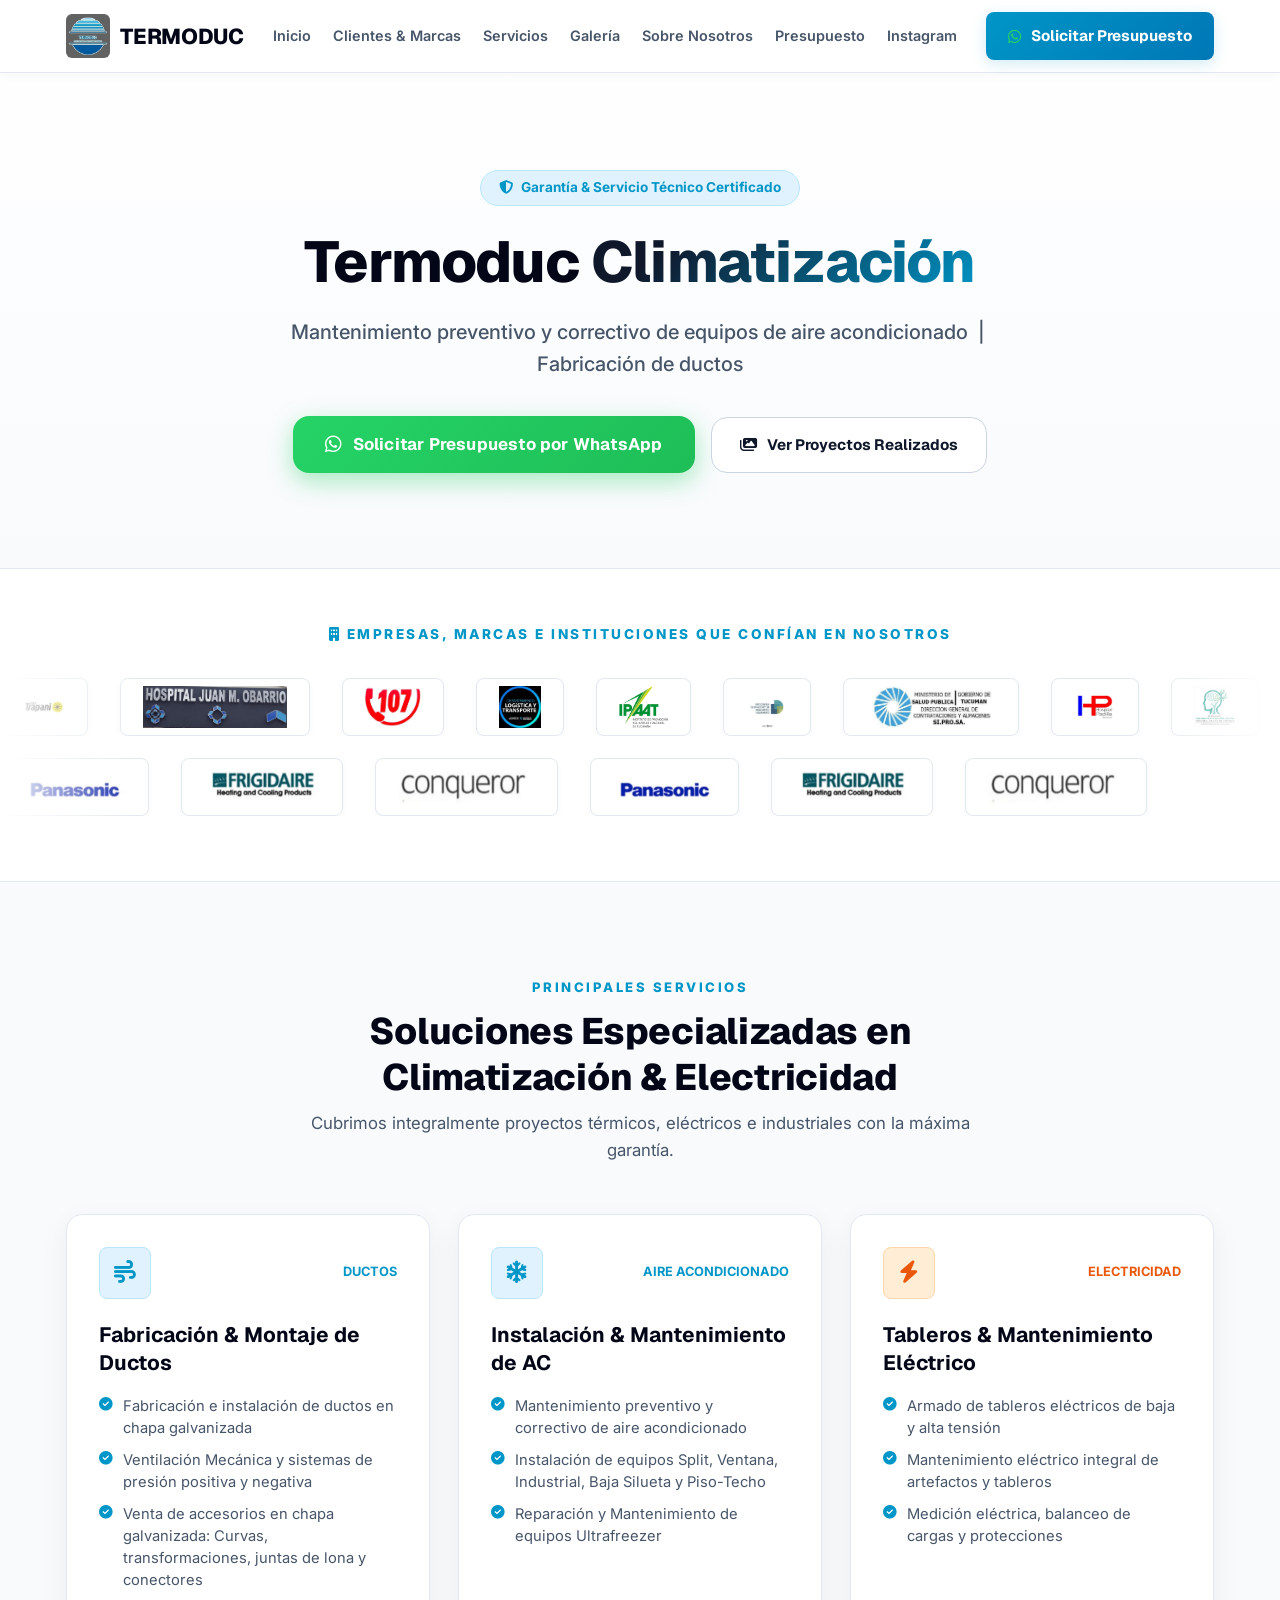
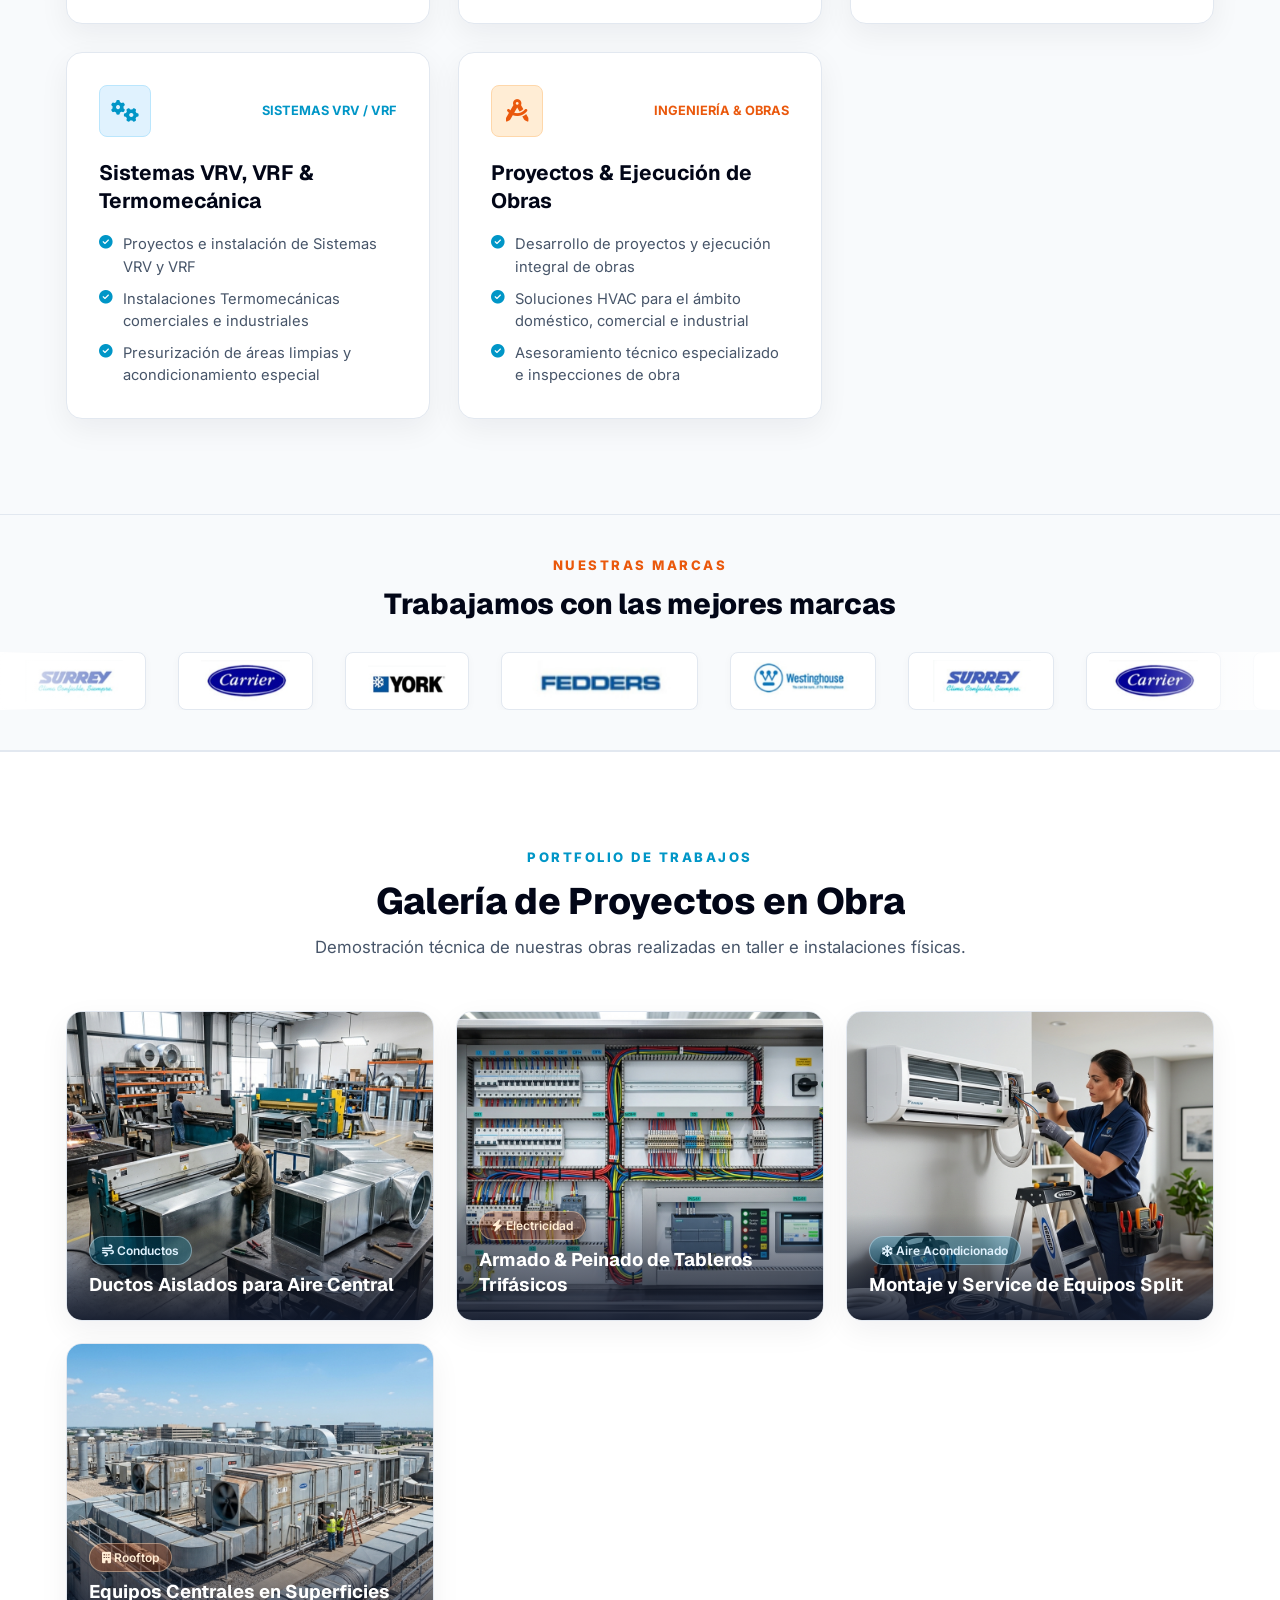
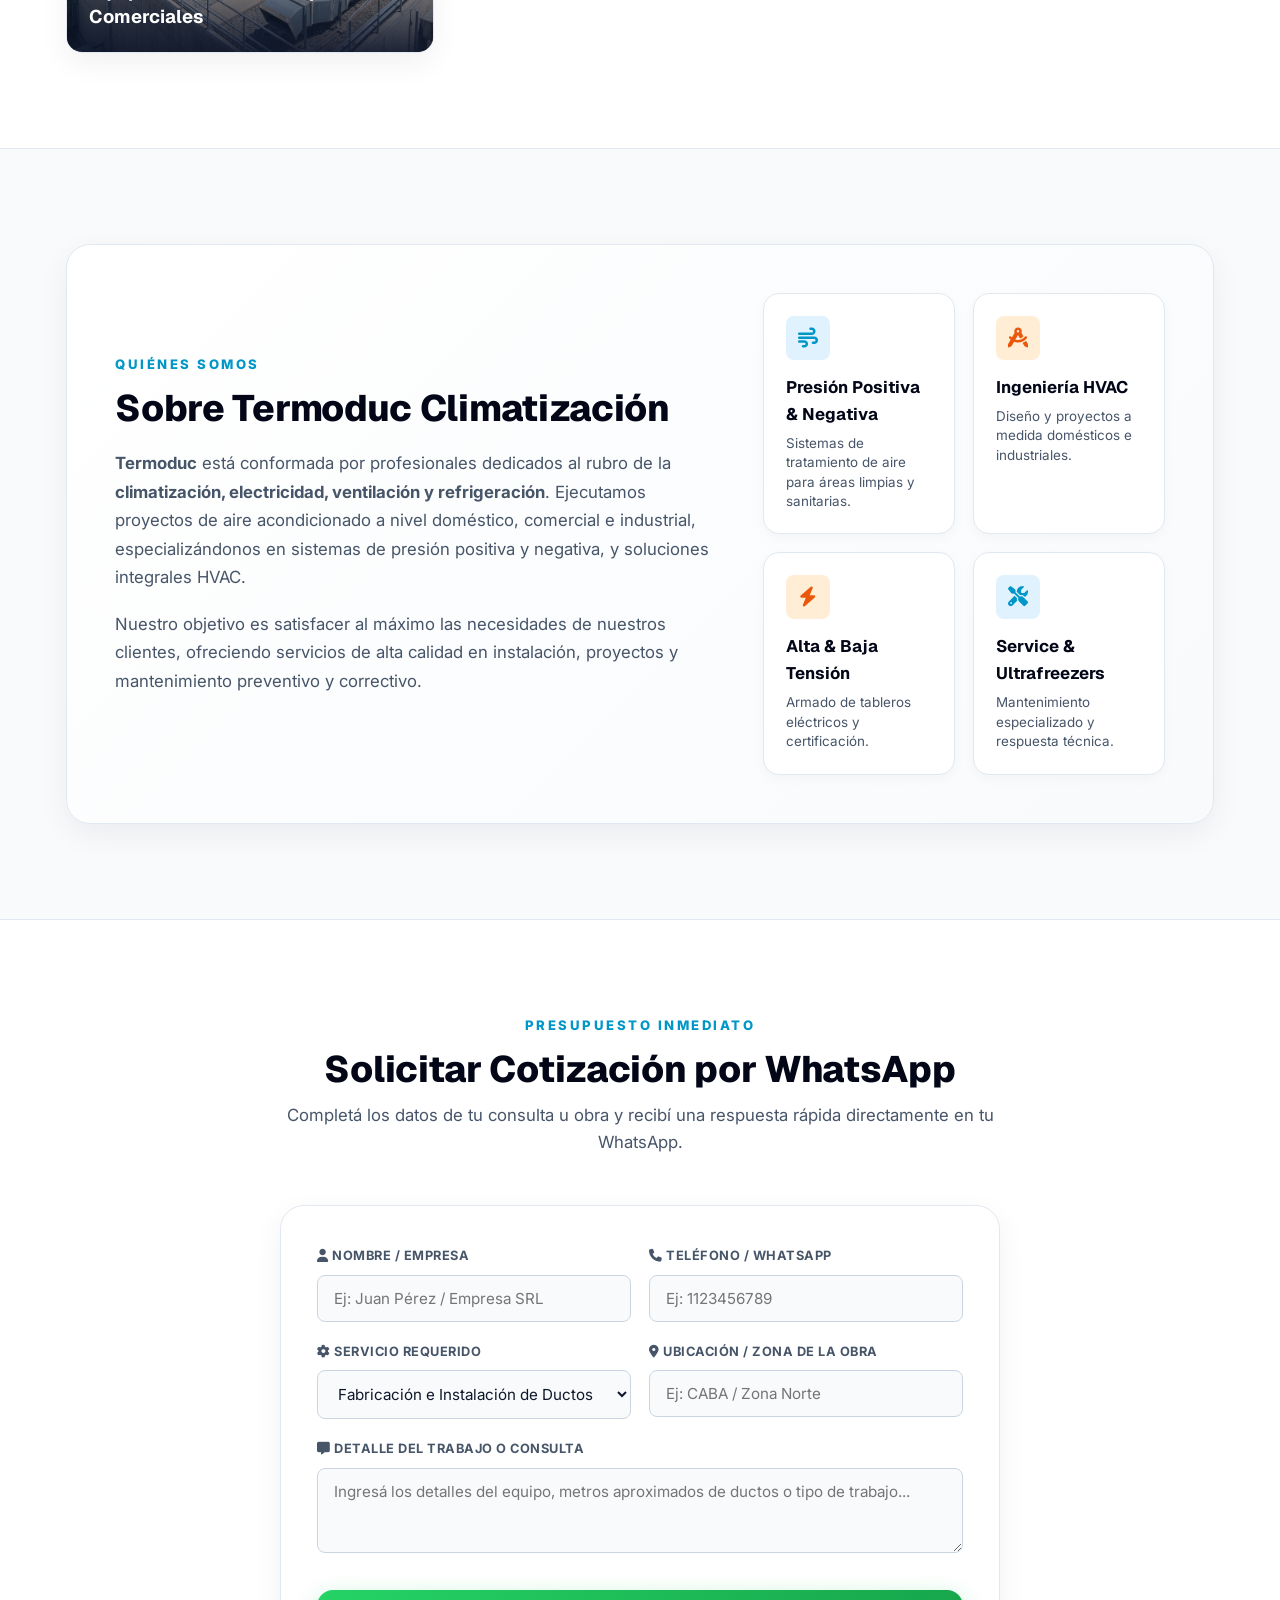
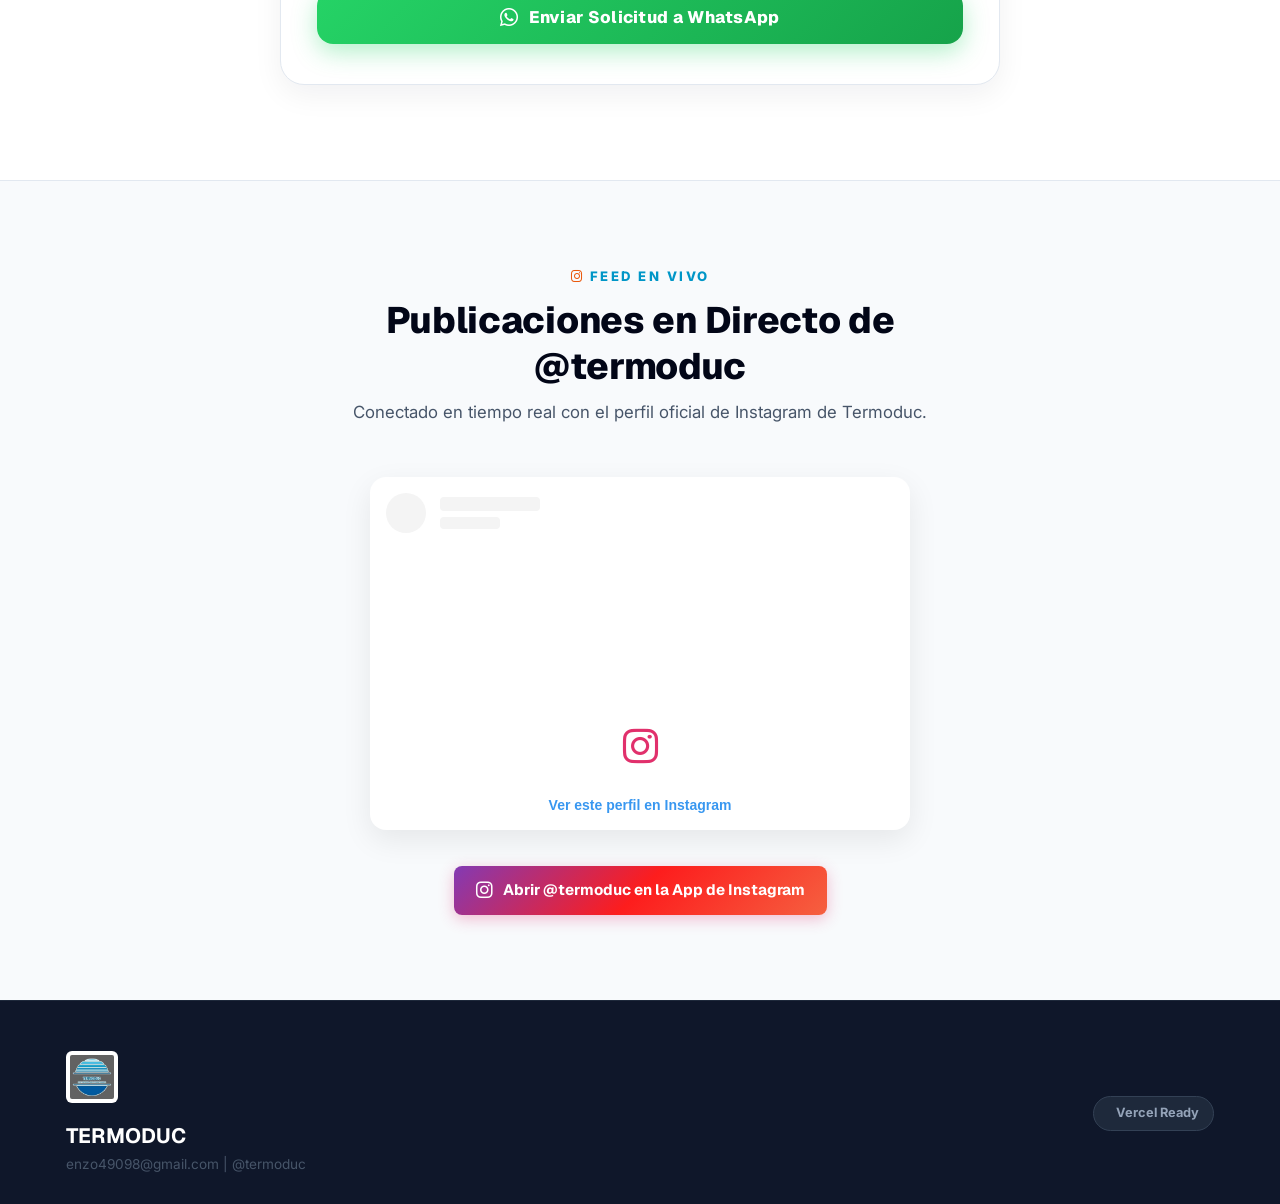
==== index.html @ 5c8b1bc8 "Remove deleted logos from clients slider" ====
<!DOCTYPE html>
<html lang="es">
<head>
  <meta charset="UTF-8">
  <meta name="viewport" content="width=device-width, initial-scale=1.0">
  <title>Termoduc Climatización | Mantenimiento, Ductos & Servicios Eléctricos</title>
  <meta name="description" content="Termoduc Climatización - Mantenimiento preventivo y correctivo de equipos de aire acondicionado, fabricación de ductos, tableros eléctricos y proyectos HVAC.">
  
  <!-- Favicon -->
  <link rel="icon" type="image/png" href="assets/logo.png">

  <!-- Google Fonts & Icons -->
  <link rel="preconnect" href="https://fonts.googleapis.com">
  <link rel="preconnect" href="https://fonts.gstatic.com" crossorigin>
  <link href="https://fonts.googleapis.com/css2?family=Geist:wght@400;600;700;800&family=Inter:wght@400;500;600;700&display=swap" rel="stylesheet">
  <link rel="stylesheet" href="https://cdnjs.cloudflare.com/ajax/libs/font-awesome/6.4.0/css/all.min.css">
  
  <link rel="stylesheet" href="css/styles.css">
</head>
<body>

  <!-- Navigation -->
  <nav class="navbar">
    <div class="container nav-container">
      <a href="#inicio" class="brand-logo">
        <img src="assets/logo.png" alt="Termoduc Climatización Logo" class="brand-logo-img">
        <span class="brand-logo-text">TERMODUC</span>
      </a>

      <ul class="nav-links">
        <li><a href="#inicio">Inicio</a></li>
        <li><a href="#clientes">Clientes & Marcas</a></li>
        <li><a href="#servicios">Servicios</a></li>
        <li><a href="#galeria">Galería</a></li>
        <li><a href="#nosotros">Sobre Nosotros</a></li>
        <li><a href="#presupuesto">Presupuesto</a></li>
        <li><a href="#instagram">Instagram</a></li>
      </ul>

      <div>
        <a href="#presupuesto" class="btn btn-cyan nav-btn-cta">
          <i class="fab fa-whatsapp text-green"></i> 
          <span class="nav-btn-text-full">Solicitar Presupuesto</span>
          <span class="nav-btn-text-short">Presupuesto</span>
        </a>
      </div>
    </div>
  </nav>

  <!-- 1. HERO SECTION -->
  <header id="inicio" class="hero-visual">
    <div class="container">
      <div class="hero-content-centered">
        <div class="hero-badge">
          <i class="fas fa-shield-alt"></i> Garantía & Servicio Técnico Certificado
        </div>
        <h1 class="hero-title">
          Termoduc <span class="gradient-cyan">Climatización</span>
        </h1>
        <p class="hero-subtitle">
          Mantenimiento preventivo y correctivo de equipos de aire acondicionado &nbsp;|&nbsp; Fabricación de ductos
        </p>
        <div class="hero-actions">
          <a href="#presupuesto" class="btn btn-whatsapp-hero">
            <i class="fab fa-whatsapp" style="font-size: 1.2rem;"></i> Solicitar Presupuesto por WhatsApp
          </a>
          <a href="#galeria" class="btn btn-outline">
            <i class="fas fa-images"></i> Ver Proyectos Realizados
          </a>
        </div>
      </div>
    </div>
  </header>

  <!-- 2. BI-DIRECTIONAL DUAL-TRACK CLIENTS & BRANDS SLIDER -->
  <section id="clientes" class="clients-slider-section">
    <div class="container">
      <div class="slider-title">
        <i class="fas fa-building text-cyan"></i> Empresas, Marcas e Instituciones que Confían en Nosotros
      </div>
    </div>

    <!-- Pista 1: Instituciones y Empresas (Desplazamiento Hacia la Izquierda) -->
    <div class="slider-container" style="margin-bottom: 22px;">
      <div class="slider-track-left">
        <!-- Set 1 -->
        <div class="logo-item"><img src="assets/clients/trapani.png" alt="F.G.F. Trápani" class="logo-item-img"></div>
        <div class="logo-item"><img src="assets/clients/obarrio.png" alt="Hospital Juan M. Obarrio" class="logo-item-img"></div>
        <div class="logo-item"><img src="assets/clients/emergencia107.png" alt="107 Emergencia" class="logo-item-img"></div>
        <div class="logo-item"><img src="assets/clients/logistica.png" alt="Departamento Logística y Transporte" class="logo-item-img"></div>
        <div class="logo-item"><img src="assets/clients/ipaat.png" alt="IPAAT" class="logo-item-img"></div>
        <div class="logo-item"><img src="assets/clients/infraestructura.png" alt="Dir. Gral. Infraestructura Mantenimiento y Equipamiento" class="logo-item-img"></div>
        <div class="logo-item"><img src="assets/clients/contrataciones.png" alt="Dir. Gral. Contrataciones y Almacenes SI.PRO.SA." class="logo-item-img"></div>
        <div class="logo-item"><img src="assets/clients/padilla.png" alt="Hospital Padilla" class="logo-item-img"></div>
        <div class="logo-item"><img src="assets/clients/cetria.png" alt="Ce.T.R.I.A Aguilares" class="logo-item-img"></div>
        <div class="logo-item"><img src="assets/clients/pris.png" alt="PRIS Siprosa" class="logo-item-img"></div>
        <div class="logo-item"><i class="fas fa-hospital-user text-cyan"></i> HOSPITAL DE LOMAS DE TAFÍ</div>
        <div class="logo-item"><i class="fas fa-clinic-medical text-cyan"></i> HOSPITAL DE BELLA VISTA</div>
        <div class="logo-item"><i class="fas fa-industry text-orange"></i> BLUYIN</div>

        <!-- Set 2 (Duplicado para Bucle Infinito) -->
        <div class="logo-item"><img src="assets/clients/trapani.png" alt="F.G.F. Trápani" class="logo-item-img"></div>
        <div class="logo-item"><img src="assets/clients/obarrio.png" alt="Hospital Juan M. Obarrio" class="logo-item-img"></div>
        <div class="logo-item"><img src="assets/clients/emergencia107.png" alt="107 Emergencia" class="logo-item-img"></div>
        <div class="logo-item"><img src="assets/clients/logistica.png" alt="Departamento Logística y Transporte" class="logo-item-img"></div>
        <div class="logo-item"><img src="assets/clients/ipaat.png" alt="IPAAT" class="logo-item-img"></div>
        <div class="logo-item"><img src="assets/clients/infraestructura.png" alt="Dir. Gral. Infraestructura Mantenimiento y Equipamiento" class="logo-item-img"></div>
        <div class="logo-item"><img src="assets/clients/contrataciones.png" alt="Dir. Gral. Contrataciones y Almacenes SI.PRO.SA." class="logo-item-img"></div>
        <div class="logo-item"><img src="assets/clients/padilla.png" alt="Hospital Padilla" class="logo-item-img"></div>
        <div class="logo-item"><img src="assets/clients/cetria.png" alt="Ce.T.R.I.A Aguilares" class="logo-item-img"></div>
        <div class="logo-item"><img src="assets/clients/pris.png" alt="PRIS Siprosa" class="logo-item-img"></div>
        <div class="logo-item"><i class="fas fa-hospital-user text-cyan"></i> HOSPITAL DE LOMAS DE TAFÍ</div>
        <div class="logo-item"><i class="fas fa-clinic-medical text-cyan"></i> HOSPITAL DE BELLA VISTA</div>
        <div class="logo-item"><i class="fas fa-industry text-orange"></i> BLUYIN</div>
      </div>
    </div>

    <!-- Pista 2: Marcas Líderes de Climatización (Desplazamiento Hacia la Derecha - Dirección Contraria) -->
    <div class="slider-container">
      <div class="slider-track-right">
        <!-- Set 1 -->
        <div class="logo-item"><img src="assets/clients/panasonic.png" alt="Panasonic" class="logo-item-img"></div>
        <div class="logo-item"><img src="assets/clients/frigidaire.png" alt="Frigidaire" class="logo-item-img"></div>
        <div class="logo-item"><img src="assets/clients/conqueror.png" alt="Conqueror" class="logo-item-img"></div>

        <!-- Set 2 (Duplicado para Bucle Infinito) -->
        <div class="logo-item"><img src="assets/clients/panasonic.png" alt="Panasonic" class="logo-item-img"></div>
        <div class="logo-item"><img src="assets/clients/frigidaire.png" alt="Frigidaire" class="logo-item-img"></div>
        <div class="logo-item"><img src="assets/clients/conqueror.png" alt="Conqueror" class="logo-item-img"></div>
      </div>
    </div>
  </section>


  <!-- 3. SERVICIOS ESPECIALIZADOS -->
  <section id="servicios" class="services-section">
    <div class="container">
      <div class="section-header">
        <span class="section-subtitle">Principales Servicios</span>
        <h2 class="section-title">Soluciones Especializadas en Climatización & Electricidad</h2>
        <p class="section-desc">Cubrimos integralmente proyectos térmicos, eléctricos e industriales con la máxima garantía.</p>
      </div>

      <div class="services-grid">
        <!-- Service Card 1 -->
        <div class="service-box">
          <div>
            <div class="service-icon-header">
              <div class="service-icon"><i class="fas fa-wind"></i></div>
              <span style="font-weight: 700; font-size: 0.8rem; color: var(--cyan-primary);">DUCTOS</span>
            </div>
            <h3>Fabricación & Montaje de Ductos</h3>
            <ul class="service-bullets">
              <li><i class="fas fa-check-circle"></i> Fabricación e instalación de ductos en chapa galvanizada</li>
              <li><i class="fas fa-check-circle"></i> Ventilación Mecánica y sistemas de presión positiva y negativa</li>
              <li><i class="fas fa-check-circle"></i> Venta de accesorios en chapa galvanizada: Curvas, transformaciones, juntas de lona y conectores</li>
            </ul>
          </div>
        </div>

        <!-- Service Card 2 -->
        <div class="service-box">
          <div>
            <div class="service-icon-header">
              <div class="service-icon"><i class="fas fa-snowflake"></i></div>
              <span style="font-weight: 700; font-size: 0.8rem; color: var(--cyan-primary);">AIRE ACONDICIONADO</span>
            </div>
            <h3>Instalación & Mantenimiento de AC</h3>
            <ul class="service-bullets">
              <li><i class="fas fa-check-circle"></i> Mantenimiento preventivo y correctivo de aire acondicionado</li>
              <li><i class="fas fa-check-circle"></i> Instalación de equipos Split, Ventana, Industrial, Baja Silueta y Piso-Techo</li>
              <li><i class="fas fa-check-circle"></i> Reparación y Mantenimiento de equipos Ultrafreezer</li>
            </ul>
          </div>
        </div>

        <!-- Service Card 3 -->
        <div class="service-box">
          <div>
            <div class="service-icon-header">
              <div class="service-icon orange"><i class="fas fa-bolt"></i></div>
              <span style="font-weight: 700; font-size: 0.8rem; color: var(--orange-accent);">ELECTRICIDAD</span>
            </div>
            <h3>Tableros & Mantenimiento Eléctrico</h3>
            <ul class="service-bullets">
              <li><i class="fas fa-check-circle"></i> Armado de tableros eléctricos de baja y alta tensión</li>
              <li><i class="fas fa-check-circle"></i> Mantenimiento eléctrico integral de artefactos y tableros</li>
              <li><i class="fas fa-check-circle"></i> Medición eléctrica, balanceo de cargas y protecciones</li>
            </ul>
          </div>
        </div>

        <!-- Service Card 4 -->
        <div class="service-box">
          <div>
            <div class="service-icon-header">
              <div class="service-icon"><i class="fas fa-cogs"></i></div>
              <span style="font-weight: 700; font-size: 0.8rem; color: var(--cyan-primary);">SISTEMAS VRV / VRF</span>
            </div>
            <h3>Sistemas VRV, VRF & Termomecánica</h3>
            <ul class="service-bullets">
              <li><i class="fas fa-check-circle"></i> Proyectos e instalación de Sistemas VRV y VRF</li>
              <li><i class="fas fa-check-circle"></i> Instalaciones Termomecánicas comerciales e industriales</li>
              <li><i class="fas fa-check-circle"></i> Presurización de áreas limpias y acondicionamiento especial</li>
            </ul>
          </div>
        </div>

        <!-- Service Card 5 -->
        <div class="service-box">
          <div>
            <div class="service-icon-header">
              <div class="service-icon orange"><i class="fas fa-drafting-compass"></i></div>
              <span style="font-weight: 700; font-size: 0.8rem; color: var(--orange-accent);">INGENIERÍA & OBRAS</span>
            </div>
            <h3>Proyectos & Ejecución de Obras</h3>
            <ul class="service-bullets">
              <li><i class="fas fa-check-circle"></i> Desarrollo de proyectos y ejecución integral de obras</li>
              <li><i class="fas fa-check-circle"></i> Soluciones HVAC para el ámbito doméstico, comercial e industrial</li>
              <li><i class="fas fa-check-circle"></i> Asesoramiento técnico especializado e inspecciones de obra</li>
            </ul>
          </div>
        </div>
      </div>
    </div>
  </section>

  <!-- SECCIÓN: NUEVO SLIDER DE MARCAS -->
  <section class="brands-slider-section" style="padding: 40px 0; background-color: #F8FAFC; border-top: 1px solid #E2E8F0; border-bottom: 1px solid #E2E8F0;">
    <div class="container">
      <div class="section-header" style="margin-bottom: 30px;">
        <span class="section-subtitle" style="color: var(--orange-accent);">Nuestras Marcas</span>
        <h2 class="section-title" style="font-size: 1.8rem;">Trabajamos con las mejores marcas</h2>
      </div>
    </div>
    
    <div class="slider-container">
      <div class="slider-track-left">
        <!-- Set 1 -->
        <div class="logo-item"><img src="assets/marcas/surrey.png" alt="Surrey" class="logo-item-img"></div>
        <div class="logo-item"><img src="assets/marcas/carrier.png" alt="Carrier" class="logo-item-img"></div>
        <div class="logo-item"><img src="assets/marcas/york.png" alt="York" class="logo-item-img"></div>
        <div class="logo-item"><img src="assets/marcas/fedders.png" alt="Fedders" class="logo-item-img"></div>
        <div class="logo-item"><img src="assets/marcas/westinghouse.png" alt="Westinghouse" class="logo-item-img"></div>
        <!-- Set 2 (Duplicado para Bucle Infinito) -->
        <div class="logo-item"><img src="assets/marcas/surrey.png" alt="Surrey" class="logo-item-img"></div>
        <div class="logo-item"><img src="assets/marcas/carrier.png" alt="Carrier" class="logo-item-img"></div>
        <div class="logo-item"><img src="assets/marcas/york.png" alt="York" class="logo-item-img"></div>
        <div class="logo-item"><img src="assets/marcas/fedders.png" alt="Fedders" class="logo-item-img"></div>
        <div class="logo-item"><img src="assets/marcas/westinghouse.png" alt="Westinghouse" class="logo-item-img"></div>
      </div>
    </div>
  </section>

  <!-- 4. GALERÍA DE PROYECTOS -->
  <section id="galeria" class="gallery-section">
    <div class="container">
      <div class="section-header">
        <span class="section-subtitle">Portfolio de Trabajos</span>
        <h2 class="section-title">Galería de Proyectos en Obra</h2>
        <p class="section-desc">Demostración técnica de nuestras obras realizadas en taller e instalaciones físicas.</p>
      </div>

      <div class="gallery-masonry">
        <!-- Photo 1: Conductos -->
        <div class="photo-card">
          <img src="assets/ductos.jpg" alt="Fabricación de ductos de aire">
          <div class="photo-overlay">
            <span class="photo-tag"><i class="fas fa-wind"></i> Conductos</span>
            <h3 class="photo-title">Ductos Aislados para Aire Central</h3>
          </div>
        </div>

        <!-- Photo 2: Electricidad -->
        <div class="photo-card">
          <img src="assets/electricidad.jpg" alt="Tableros eléctricos trifásicos">
          <div class="photo-overlay">
            <span class="photo-tag orange"><i class="fas fa-bolt"></i> Electricidad</span>
            <h3 class="photo-title">Armado & Peinado de Tableros Trifásicos</h3>
          </div>
        </div>

        <!-- Photo 3: Aire Acondicionado -->
        <div class="photo-card">
          <img src="assets/aire.jpg" alt="Instalación de aire acondicionado">
          <div class="photo-overlay">
            <span class="photo-tag"><i class="fas fa-snowflake"></i> Aire Acondicionado</span>
            <h3 class="photo-title">Montaje y Service de Equipos Split</h3>
          </div>
        </div>

        <!-- Photo 4: Rooftop Central -->
        <div class="photo-card">
          <img src="assets/rooftop.jpg" alt="Climatización Rooftop">
          <div class="photo-overlay">
            <span class="photo-tag orange"><i class="fas fa-building"></i> Rooftop</span>
            <h3 class="photo-title">Equipos Centrales en Superficies Comerciales</h3>
          </div>
        </div>
      </div>
    </div>
  </section>

  <!-- 5. SOBRE NOSOTROS -->
  <section id="nosotros" class="about-section">
    <div class="container">
      <div class="about-card">
        <div class="about-text">
          <span class="section-subtitle">Quiénes Somos</span>
          <h2>Sobre Termoduc Climatización</h2>
          <p>
            <strong>Termoduc</strong> está conformada por profesionales dedicados al rubro de la <strong>climatización, electricidad, ventilación y refrigeración</strong>. Ejecutamos proyectos de aire acondicionado a nivel doméstico, comercial e industrial, especializándonos en sistemas de presión positiva y negativa, y soluciones integrales HVAC.
          </p>
          <p>
            Nuestro objetivo es satisfacer al máximo las necesidades de nuestros clientes, ofreciendo servicios de alta calidad en instalación, proyectos y mantenimiento preventivo y correctivo.
          </p>
        </div>

        <div class="about-features-grid">
          <div class="about-feat-box">
            <div class="about-feat-icon"><i class="fas fa-wind"></i></div>
            <h4>Presión Positiva & Negativa</h4>
            <p>Sistemas de tratamiento de aire para áreas limpias y sanitarias.</p>
          </div>

          <div class="about-feat-box">
            <div class="about-feat-icon orange"><i class="fas fa-drafting-compass"></i></div>
            <h4>Ingeniería HVAC</h4>
            <p>Diseño y proyectos a medida domésticos e industriales.</p>
          </div>

          <div class="about-feat-box">
            <div class="about-feat-icon orange"><i class="fas fa-bolt"></i></div>
            <h4>Alta & Baja Tensión</h4>
            <p>Armado de tableros eléctricos y certificación.</p>
          </div>

          <div class="about-feat-box">
            <div class="about-feat-icon"><i class="fas fa-tools"></i></div>
            <h4>Service & Ultrafreezers</h4>
            <p>Mantenimiento especializado y respuesta técnica.</p>
          </div>
        </div>
      </div>
    </div>
  </section>

  <!-- 6. CONTACTO / PRESUPUESTO + INSTAGRAM FEED -->
  <section id="presupuesto" class="cotizador-section">
    <div class="container">
      <div class="section-header">
        <span class="section-subtitle">Presupuesto Inmediato</span>
        <h2 class="section-title">Solicitar Cotización por WhatsApp</h2>
        <p class="section-desc">Completá los datos de tu consulta u obra y recibí una respuesta rápida directamente en tu WhatsApp.</p>
      </div>

      <div class="whatsapp-form-card">
        <form id="whatsapp-budget-form">
          <div class="form-row">
            <div class="form-group">
              <label><i class="fas fa-user"></i> Nombre / Empresa</label>
              <input type="text" id="req-name" class="form-control" placeholder="Ej: Juan Pérez / Empresa SRL" required>
            </div>
            <div class="form-group">
              <label><i class="fas fa-phone"></i> Teléfono / WhatsApp</label>
              <input type="text" id="req-phone" class="form-control" placeholder="Ej: 1123456789">
            </div>
          </div>

          <div class="form-row">
            <div class="form-group">
              <label><i class="fas fa-cog"></i> Servicio Requerido</label>
              <select id="req-service" class="form-control">
                <option value="Fabricación e Instalación de Ductos">Fabricación e Instalación de Ductos</option>
                <option value="Mantenimiento / Service de Aire Acondicionado">Mantenimiento / Service de Aire Acondicionado</option>
                <option value="Instalación de Sistema VRV / VRF">Instalación de Sistema VRV / VRF</option>
                <option value="Armado / Service de Tablero Eléctrico">Armado / Service de Tablero Eléctrico</option>
                <option value="Reparación de Equipos Ultrafreezer">Reparación de Equipos Ultrafreezer</option>
                <option value="Otro / Consulta General">Otro / Consulta General</option>
              </select>
            </div>
            <div class="form-group">
              <label><i class="fas fa-map-marker-alt"></i> Ubicación / Zona de la Obra</label>
              <input type="text" id="req-location" class="form-control" placeholder="Ej: CABA / Zona Norte">
            </div>
          </div>

          <div class="form-group">
            <label><i class="fas fa-comment-alt"></i> Detalle del Trabajo o Consulta</label>
            <textarea id="req-message" class="form-control" rows="3" placeholder="Ingresá los detalles del equipo, metros aproximados de ductos o tipo de trabajo..."></textarea>
          </div>

          <button type="submit" class="btn btn-form-submit">
            <i class="fab fa-whatsapp" style="font-size: 1.3rem;"></i> Enviar Solicitud a WhatsApp
          </button>
        </form>
      </div>
    </div>
  </section>

  <!-- Live Instagram Feed Section -->
  <section id="instagram" class="insta-section">
    <div class="container">
      <div class="section-header">
        <span class="section-subtitle"><i class="fab fa-instagram text-orange"></i> Feed en Vivo</span>
        <h2 class="section-title">Publicaciones en Directo de @termoduc</h2>
        <p class="section-desc">Conectado en tiempo real con el perfil oficial de Instagram de Termoduc.</p>
      </div>

      <!-- Live Instagram Embed Container -->
      <div style="display: flex; justify-content: center; gap: 30px; flex-wrap: wrap; margin-top: 30px;">
        <blockquote class="instagram-media" data-instgrm-permalink="https://www.instagram.com/termoduc/" data-instgrm-version="14" style="background:#FFF; border:0; border-radius:16px; box-shadow:0 10px 30px rgba(0,0,0,0.08); margin: 1px; max-width:540px; min-width:326px; padding:0; width:99.375%;">
          <div style="padding:16px;">
            <a href="https://www.instagram.com/termoduc/" style="background:#FFFFFF; line-height:0; padding:0 0; text-align:center; text-decoration:none; width:100%;" target="_blank">
              <div style="display: flex; flex-direction: row; align-items: center;">
                <div style="background-color: #F4F4F4; border-radius: 50%; flex-grow: 0; height: 40px; margin-right: 14px; width: 40px;"></div>
                <div style="display: flex; flex-direction: column; flex-grow: 1; justify-content: center;">
                  <div style="background-color: #F4F4F4; border-radius: 4px; flex-grow: 0; height: 14px; margin-bottom: 6px; width: 100px;"></div>
                  <div style="background-color: #F4F4F4; border-radius: 4px; flex-grow: 0; height: 12px; width: 60px;"></div>
                </div>
              </div>
              <div style="padding: 19% 0;"></div>
              <div style="display:block; height:50px; margin:0 auto 12px; width:50px;"><i class="fab fa-instagram" style="font-size: 2.5rem; color: #E1306C;"></i></div>
              <div style="padding-top: 8px;">
                <div style="color:#3897f0; font-family:Arial,sans-serif; font-size:14px; font-weight:550; line-height:18px;">Ver este perfil en Instagram</div>
              </div>
            </a>
          </div>
        </blockquote>
      </div>

      <div style="text-align: center; margin-top: 35px;">
        <a href="https://www.instagram.com/termoduc/" target="_blank" class="btn btn-insta">
          <i class="fab fa-instagram" style="font-size: 1.2rem;"></i> Abrir @termoduc en la App de Instagram
        </a>
      </div>
    </div>
  </section>

  <!-- Footer -->
  <footer>
    <div class="container" style="display: flex; justify-content: space-between; align-items: center; flex-wrap: wrap; gap: 20px;">
      <div>
        <a href="admin/index.php" style="text-decoration: none;">
          <img src="assets/logo.png" alt="Termoduc Logo" class="brand-logo-img-footer">
          <h3 style="color: #FFF; margin-bottom: 4px;">TERMODUC</h3>
        </a>
        <p style="font-size: 0.85rem;">enzo49098@gmail.com | @termoduc</p>
      </div>

      <div class="deploy-badge">
        <i class="fab fa-triangle text-cyan"></i> <strong>Vercel Ready</strong>
      </div>
    </div>
  </footer>

  <!-- Official Instagram Embed Script -->
  <script async src="https://www.instagram.com/embed.js"></script>
  <script src="js/presupuestos.js"></script>
  <script src="js/app.js"></script>
</body>
</html>
---- css/styles.css ----
/* ==========================================================================
   TERMODUC - Climatización Central, Conductos & Servicios Eléctricos
   Modern Light Industrial UI/UX Design System (Vercel Ready)
   Bi-Directional Dual-Track Infinite Slider System
   ========================================================================== */

:root {
  /* Color Palette - Clean Light Theme */
  --bg-primary: #F8FAFC;
  --bg-secondary: #FFFFFF;
  --bg-card: #FFFFFF;
  --bg-card-hover: #F1F5F9;
  --bg-glass: rgba(255, 255, 255, 0.95);
  --border-glass: #E2E8F0;
  --border-active: #0096C7;

  /* Accents */
  --cyan-primary: #0096C7;
  --cyan-hover: #0077B6;
  --cyan-glow: rgba(0, 150, 199, 0.18);
  --orange-accent: #EA580C;
  --orange-hover: #C2410C;
  --orange-glow: rgba(234, 88, 12, 0.18);
  --whatsapp-green: #25D366;
  --whatsapp-hover: #1EBE57;
  --whatsapp-glow: rgba(37, 211, 102, 0.35);
  
  /* Neutral Text - High Contrast Slate */
  --text-main: #0F172A;
  --text-muted: #475569;
  --text-dark: #020617;
  
  /* Typography */
  --font-heading: 'Geist', 'Outfit', sans-serif;
  --font-body: 'Inter', system-ui, sans-serif;
  
  /* Radius & Shadows */
  --radius-sm: 8px;
  --radius-md: 16px;
  --radius-lg: 24px;
  --radius-pill: 9999px;
  
  --shadow-card: 0 10px 30px rgba(15, 23, 42, 0.06);
  --shadow-hover: 0 20px 40px rgba(15, 23, 42, 0.12);
  --shadow-cta: 0 8px 25px rgba(37, 211, 102, 0.4);
  --transition: all 0.3s cubic-bezier(0.16, 1, 0.3, 1);
}

*, *::before, *::after {
  box-sizing: border-box;
  margin: 0;
  padding: 0;
}

html, body {
  overflow-x: hidden;
  width: 100%;
}

html {
  scroll-behavior: smooth;
}

body {
  font-family: var(--font-body);
  background-color: var(--bg-primary);
  color: var(--text-main);
  line-height: 1.6;
}

/* ==========================================================================
   TYPOGRAPHY SCALE (H1 > H2 > H3 > Body)
   ========================================================================== */
h1 {
  font-family: var(--font-heading);
  font-size: 3.6rem;
  font-weight: 800;
  line-height: 1.12;
  color: var(--text-dark);
  letter-spacing: -0.8px;
}

h2 {
  font-family: var(--font-heading);
  font-size: 2.3rem;
  font-weight: 800;
  line-height: 1.25;
  color: var(--text-dark);
  letter-spacing: -0.3px;
}

h3 {
  font-family: var(--font-heading);
  font-size: 1.3rem;
  font-weight: 700;
  line-height: 1.35;
  color: var(--text-dark);
}

h4 {
  font-family: var(--font-heading);
  font-size: 1.05rem;
  font-weight: 700;
  color: var(--text-dark);
}

p {
  font-size: 1.05rem;
  color: var(--text-muted);
  line-height: 1.6;
}

.container {
  width: 92%;
  max-width: 1240px;
  margin: 0 auto;
  padding: 0 15px;
}

.text-cyan { color: var(--cyan-primary); }
.text-orange { color: var(--orange-accent); }
.text-green { color: var(--whatsapp-green); }

.gradient-cyan {
  background: linear-gradient(135deg, #0F172A 20%, var(--cyan-primary) 100%);
  -webkit-background-clip: text;
  -webkit-text-fill-color: transparent;
}

/* Navbar */
.navbar {
  position: fixed;
  top: 0;
  left: 0;
  right: 0;
  z-index: 1000;
  background: rgba(255, 255, 255, 0.95);
  backdrop-filter: blur(20px);
  -webkit-backdrop-filter: blur(20px);
  border-bottom: 1px solid var(--border-glass);
  padding: 12px 0;
  box-shadow: 0 2px 12px rgba(0,0,0,0.03);
}

.nav-container {
  display: flex;
  align-items: center;
  justify-content: space-between;
  gap: 10px;
}

.brand-logo {
  display: flex;
  align-items: center;
  gap: 10px;
  text-decoration: none;
  flex-shrink: 0;
}

.brand-logo-img {
  height: 44px;
  width: auto;
  object-fit: contain;
  border-radius: 6px;
  transition: var(--transition);
}

.brand-logo-img:hover {
  transform: scale(1.03);
}

.brand-logo-text {
  font-family: var(--font-heading);
  font-size: 1.35rem;
  font-weight: 800;
  color: var(--text-dark);
  letter-spacing: -0.3px;
}

.nav-links {
  display: flex;
  gap: 22px;
  list-style: none;
}

.nav-links a {
  color: var(--text-muted);
  font-weight: 600;
  font-size: 0.9rem;
  text-decoration: none;
  transition: var(--transition);
}

.nav-links a:hover {
  color: var(--cyan-primary);
}

/* ==========================================================================
   BUTTON SYSTEM & CTAs (CRO Optimized)
   ========================================================================== */
.btn {
  display: inline-flex;
  align-items: center;
  justify-content: center;
  gap: 10px;
  padding: 12px 22px;
  font-family: var(--font-heading);
  font-size: 0.95rem;
  font-weight: 700;
  border-radius: var(--radius-sm);
  border: none;
  cursor: pointer;
  text-decoration: none;
  transition: var(--transition);
  max-width: 100%;
}

.btn-whatsapp-hero {
  background: linear-gradient(135deg, #25D366, #1EBE57);
  color: #FFFFFF !important;
  font-size: 1.05rem;
  padding: 15px 32px;
  border-radius: var(--radius-md);
  box-shadow: var(--shadow-cta);
  letter-spacing: 0.2px;
  text-align: center;
}

.btn-whatsapp-hero:hover {
  transform: translateY(-3px);
  background: linear-gradient(135deg, #22C55E, #16A34A);
  box-shadow: 0 12px 30px rgba(37, 211, 102, 0.5);
}

.btn-cyan {
  background: linear-gradient(135deg, var(--cyan-primary), #0077B6);
  color: #FFF;
  box-shadow: 0 4px 15px var(--cyan-glow);
}

.btn-cyan:hover {
  transform: translateY(-2px);
  background: linear-gradient(135deg, var(--cyan-hover), #005F73);
  box-shadow: 0 8px 25px var(--cyan-glow);
}

.btn-whatsapp {
  background: linear-gradient(135deg, var(--whatsapp-green), #1EBE57);
  color: #FFF;
  box-shadow: 0 4px 15px rgba(37, 211, 102, 0.25);
}

.btn-whatsapp:hover {
  transform: translateY(-2px);
  background: linear-gradient(135deg, #20BA5A, #189E47);
  box-shadow: 0 8px 25px rgba(37, 211, 102, 0.4);
}

.btn-outline {
  background: #FFFFFF;
  border: 1px solid #CBD5E1;
  color: var(--text-main);
  box-shadow: none;
  text-align: center;
  padding: 15px 28px;
  border-radius: var(--radius-md);
}

.btn-outline:hover {
  border-color: var(--cyan-primary);
  color: var(--cyan-primary);
  background: #F8FAFC;
  transform: translateY(-1px);
}

.btn-insta {
  background: linear-gradient(135deg, #833AB4, #FD1D1D, #F56040);
  color: #FFF;
  box-shadow: 0 4px 15px rgba(225, 48, 108, 0.3);
}

.btn-insta:hover {
  transform: translateY(-2px);
  box-shadow: 0 8px 25px rgba(225, 48, 108, 0.45);
}

.btn-form-submit {
  width: 100%;
  padding: 16px 24px;
  font-size: 1.05rem;
  font-weight: 800;
  border-radius: var(--radius-md);
  background: linear-gradient(135deg, #25D366, #16A34A);
  color: #FFFFFF;
  box-shadow: 0 8px 25px rgba(37, 211, 102, 0.35);
  letter-spacing: 0.3px;
  margin-top: 10px;
  white-space: normal;
  text-align: center;
}

.btn-form-submit:hover {
  transform: translateY(-2px);
  background: linear-gradient(135deg, #22C55E, #15803D);
  box-shadow: 0 12px 30px rgba(37, 211, 102, 0.5);
}

/* ==========================================================================
   1. HERO SECTION (Clean Centered Layout)
   ========================================================================== */
.hero-visual {
  padding: 170px 0 95px;
  background: linear-gradient(180deg, #FFFFFF 0%, #F8FAFC 100%);
  text-align: center;
  overflow: hidden;
}

.hero-content-centered {
  max-width: 860px;
  margin: 0 auto;
  display: flex;
  flex-direction: column;
  align-items: center;
}

.hero-badge {
  display: inline-flex;
  align-items: center;
  gap: 8px;
  padding: 6px 18px;
  background: #E0F2FE;
  border: 1px solid #BAE6FD;
  border-radius: var(--radius-pill);
  color: var(--cyan-primary);
  font-size: 0.85rem;
  font-weight: 700;
  margin-bottom: 24px;
}

.hero-title {
  margin-bottom: 22px;
  word-wrap: break-word;
}

.hero-subtitle {
  font-size: 1.25rem;
  font-weight: 500;
  color: var(--text-muted);
  line-height: 1.6;
  margin-bottom: 36px;
  max-width: 760px;
}

.hero-actions {
  display: flex;
  gap: 16px;
  align-items: center;
  justify-content: center;
  flex-wrap: wrap;
  width: 100%;
}

/* ==========================================================================
   2. BI-DIRECTIONAL DUAL-TRACK CLIENTS SLIDER SECTION
   ========================================================================== */
.clients-slider-section {
  padding: 55px 0 65px;
  background: #FFFFFF;
  border-top: 1px solid var(--border-glass);
  border-bottom: 1px solid var(--border-glass);
  overflow: hidden;
}

.slider-title {
  text-align: center;
  font-size: 0.85rem;
  font-weight: 800;
  text-transform: uppercase;
  letter-spacing: 2.5px;
  color: var(--cyan-primary);
  margin-bottom: 32px;
}

.slider-container {
  display: flex;
  overflow: hidden;
  position: relative;
  user-select: none;
}

.slider-container::before,
.slider-container::after {
  content: '';
  position: absolute;
  top: 0;
  width: 140px;
  height: 100%;
  z-index: 2;
  pointer-events: none;
}

.slider-container::before {
  left: 0;
  background: linear-gradient(to right, #FFFFFF, transparent);
}

.slider-container::after {
  right: 0;
  background: linear-gradient(to left, #FFFFFF, transparent);
}

/* Track 1: Move Left */
.slider-track-left {
  display: flex;
  align-items: center;
  gap: 32px;
  width: max-content;
  animation: scrollLeft 50s linear infinite;
}

/* Track 2: Move Right */
.slider-track-right {
  display: flex;
  align-items: center;
  gap: 32px;
  width: max-content;
  animation: scrollRight 50s linear infinite;
}

@keyframes scrollLeft {
  0% { transform: translateX(0); }
  100% { transform: translateX(-50%); }
}

@keyframes scrollRight {
  0% { transform: translateX(-50%); }
  100% { transform: translateX(0); }
}

.logo-item {
  display: flex;
  align-items: center;
  justify-content: center;
  gap: 10px;
  height: 58px;
  padding: 8px 22px;
  background: #FFFFFF;
  border: 1px solid #E2E8F0;
  border-radius: var(--radius-sm);
  font-family: var(--font-heading);
  font-weight: 700;
  font-size: 0.92rem;
  color: #475569;
  white-space: nowrap;
  box-shadow: 0 2px 8px rgba(0,0,0,0.03);
  transition: var(--transition);
}

.logo-item-img {
  height: 42px;
  width: auto;
  max-width: 170px;
  object-fit: contain;
  transition: var(--transition);
}

.logo-item i {
  font-size: 1.15rem;
  color: var(--cyan-primary);
}

.logo-item:hover {
  border-color: var(--cyan-primary);
  color: var(--text-dark);
  box-shadow: 0 6px 20px rgba(0,0,0,0.08);
  transform: translateY(-2px);
}

/* ==========================================================================
   SECTION HEADERS & SPACING RHYTHM
   ========================================================================== */
.section-header {
  text-align: center;
  margin-bottom: 50px;
  max-width: 720px;
  margin-left: auto;
  margin-right: auto;
}

.section-subtitle {
  font-size: 0.82rem;
  text-transform: uppercase;
  letter-spacing: 2.5px;
  color: var(--cyan-primary);
  font-weight: 800;
  margin-bottom: 10px;
  display: block;
}

.section-desc {
  color: var(--text-muted);
  font-size: 1.05rem;
  margin-top: 10px;
}

/* ==========================================================================
   3. SERVICIOS ESPECIALIZADOS
   ========================================================================== */
.services-section {
  padding: 95px 0;
  background: #F8FAFC;
}

.services-grid {
  display: grid;
  grid-template-columns: repeat(auto-fit, minmax(320px, 1fr));
  gap: 28px;
}

.service-box {
  background: #FFFFFF;
  border: 1px solid var(--border-glass);
  border-radius: var(--radius-md);
  padding: 32px;
  box-shadow: var(--shadow-card);
  transition: var(--transition);
  display: flex;
  flex-direction: column;
  justify-content: space-between;
}

.service-box:hover {
  border-color: var(--border-active);
  transform: translateY(-4px);
  box-shadow: var(--shadow-hover);
}

.service-icon-header {
  display: flex;
  align-items: center;
  justify-content: space-between;
  margin-bottom: 22px;
}

.service-icon {
  width: 52px;
  height: 52px;
  border-radius: var(--radius-sm);
  background: #E0F2FE;
  border: 1px solid #BAE6FD;
  display: flex;
  align-items: center;
  justify-content: center;
  font-size: 1.4rem;
  color: var(--cyan-primary);
}

.service-icon.orange {
  background: #FFEDD5;
  border-color: #FED7AA;
  color: var(--orange-accent);
}

.service-bullets {
  list-style: none;
  display: flex;
  flex-direction: column;
  gap: 10px;
  margin-top: 18px;
  font-size: 0.92rem;
  color: var(--text-muted);
}

.service-bullets li {
  display: flex;
  align-items: flex-start;
  gap: 10px;
  line-height: 1.5;
}

.service-bullets li i {
  color: var(--cyan-primary);
  margin-top: 3px;
  font-size: 0.85rem;
}

/* ==========================================================================
   4. GALERÍA DE PROYECTOS EN OBRA
   ========================================================================== */
.gallery-section {
  padding: 95px 0;
  background: #FFFFFF;
  border-top: 1px solid var(--border-glass);
}

.gallery-masonry {
  display: grid;
  grid-template-columns: repeat(auto-fit, minmax(280px, 1fr));
  gap: 22px;
}

.photo-card {
  position: relative;
  height: 310px;
  border-radius: var(--radius-md);
  overflow: hidden;
  border: 1px solid var(--border-glass);
  box-shadow: var(--shadow-card);
  cursor: pointer;
  transition: var(--transition);
  background: #FFF;
}

.photo-card img {
  width: 100%;
  height: 100%;
  object-fit: cover;
  transition: var(--transition);
}

.photo-card:hover img {
  transform: scale(1.08);
}

.photo-overlay {
  position: absolute;
  bottom: 0;
  left: 0;
  right: 0;
  padding: 22px;
  background: linear-gradient(to top, rgba(15, 23, 42, 0.92), transparent);
  display: flex;
  flex-direction: column;
  justify-content: flex-end;
}

.photo-tag {
  align-self: flex-start;
  font-size: 0.75rem;
  padding: 4px 12px;
  border-radius: var(--radius-pill);
  background: rgba(0, 150, 199, 0.25);
  color: #E0F2FE;
  border: 1px solid rgba(224, 242, 254, 0.4);
  margin-bottom: 8px;
  font-weight: 600;
}

.photo-tag.orange {
  background: rgba(234, 88, 12, 0.25);
  color: #FFEDD5;
  border-color: rgba(255, 237, 213, 0.4);
}

.photo-title {
  font-size: 1.15rem;
  font-weight: 700;
  color: #FFF;
}

/* ==========================================================================
   5. SOBRE NOSOTROS
   ========================================================================== */
.about-section {
  padding: 95px 0;
  background: #F8FAFC;
  border-top: 1px solid var(--border-glass);
}

.about-card {
  background: linear-gradient(135deg, #FFFFFF 0%, #F8FAFC 100%);
  border: 1px solid #E2E8F0;
  border-radius: var(--radius-lg);
  padding: 48px;
  box-shadow: var(--shadow-card);
  display: grid;
  grid-template-columns: 1.2fr 0.8fr;
  gap: 45px;
  align-items: center;
}

.about-text h2 {
  margin-bottom: 18px;
}

.about-text p {
  font-size: 1.05rem;
  line-height: 1.7;
  margin-bottom: 18px;
}

.about-features-grid {
  display: grid;
  grid-template-columns: repeat(2, 1fr);
  gap: 18px;
}

.about-feat-box {
  background: #FFFFFF;
  border: 1px solid #E2E8F0;
  border-radius: var(--radius-md);
  padding: 22px;
  box-shadow: 0 4px 12px rgba(0,0,0,0.03);
  transition: var(--transition);
}

.about-feat-box:hover {
  border-color: var(--cyan-primary);
  transform: translateY(-3px);
}

.about-feat-icon {
  width: 44px;
  height: 44px;
  border-radius: var(--radius-sm);
  background: #E0F2FE;
  color: var(--cyan-primary);
  display: flex;
  align-items: center;
  justify-content: center;
  font-size: 1.25rem;
  margin-bottom: 14px;
}

.about-feat-icon.orange {
  background: #FFEDD5;
  color: var(--orange-accent);
}

.about-feat-box h4 {
  margin-bottom: 6px;
}

.about-feat-box p {
  font-size: 0.84rem;
  margin: 0;
  line-height: 1.45;
}

/* ==========================================================================
   6. PRESUPUESTO FORM & INSTAGRAM FEED (Contacto Final)
   ========================================================================== */
.cotizador-section {
  padding: 95px 0;
  background: #FFFFFF;
  border-top: 1px solid var(--border-glass);
}

.whatsapp-form-card {
  max-width: 720px;
  margin: 0 auto;
  background: #FFFFFF;
  border: 1px solid #E2E8F0;
  border-radius: var(--radius-lg);
  padding: 40px 36px;
  box-shadow: var(--shadow-card);
}

.form-row {
  display: grid;
  grid-template-columns: 1fr 1fr;
  gap: 18px;
}

.form-group {
  margin-bottom: 20px;
}

.form-group label {
  display: block;
  font-size: 0.8rem;
  font-weight: 700;
  color: var(--text-muted);
  text-transform: uppercase;
  letter-spacing: 0.5px;
  margin-bottom: 8px;
}

.form-control {
  width: 100%;
  padding: 13px 16px;
  background: #F8FAFC;
  border: 1px solid #CBD5E1;
  border-radius: var(--radius-sm);
  color: var(--text-main);
  font-family: var(--font-body);
  font-size: 0.95rem;
  transition: var(--transition);
}

.form-control:focus {
  outline: none;
  border-color: var(--cyan-primary);
  background: #FFFFFF;
  box-shadow: 0 0 0 3px var(--cyan-glow);
}

/* Instagram Live Feed Section */
.insta-section {
  padding: 85px 0;
  background: #F8FAFC;
  border-top: 1px solid var(--border-glass);
}

/* Footer Brand Logo */
.brand-logo-img-footer {
  height: 52px;
  width: auto;
  object-fit: contain;
  margin-bottom: 12px;
  border-radius: 6px;
  background: #FFF;
  padding: 4px;
}

footer {
  background: #0F172A;
  padding: 50px 0 28px;
  border-top: 1px solid #1E293B;
  color: #94A3B8;
}

.deploy-badge {
  display: inline-flex;
  align-items: center;
  gap: 8px;
  padding: 6px 14px;
  background: #1E293B;
  border: 1px solid #334155;
  border-radius: var(--radius-pill);
  font-size: 0.8rem;
  color: #94A3B8;
}

/* ==========================================================================
   MOBILE & RESPONSIVE FIXES
   ========================================================================== */
@media (max-width: 992px) {

  .about-card {
    grid-template-columns: 1fr;
    padding: 34px 24px;
  }
}

@media (max-width: 768px) {
  h1 {
    font-size: 2.3rem;
    line-height: 1.15;
  }

  h2 {
    font-size: 1.75rem;
  }

  .nav-btn-cta {
    padding: 7px 12px;
    font-size: 0.8rem;
  }
  
  .brand-logo-img {
    height: 36px;
  }
  
  .brand-logo-text {
    font-size: 1.15rem;
  }

  .nav-links {
    display: none;
  }

  .hero-visual {
    padding: 115px 0 50px;
  }

  .hero-subtitle {
    font-size: 1rem;
    line-height: 1.5;
    margin-bottom: 26px;
  }

  .hero-actions {
    flex-direction: column;
    gap: 12px;
    width: 100%;
  }

  .hero-actions .btn {
    width: 100%;
    text-align: center;
    justify-content: center;
    padding: 14px 18px;
    font-size: 0.95rem;
    white-space: normal;
    word-break: break-word;
    box-sizing: border-box;
  }

  .btn-whatsapp-hero {
    font-size: 0.95rem;
    padding: 14px 18px;
  }

  .services-section,
  .gallery-section,
  .about-section,
  .cotizador-section,
  .insta-section {
    padding: 60px 0;
  }

  .form-row {
    grid-template-columns: 1fr !important;
    gap: 14px;
  }

  .whatsapp-form-card {
    padding: 24px 18px;
  }

  .form-control {
    font-size: 0.9rem;
    padding: 11px 13px;
  }

  .about-features-grid {
    grid-template-columns: 1fr;
  }
}

@media (max-width: 440px) {
  .nav-btn-text-full {
    display: none;
  }
  .nav-btn-text-short {
    display: inline;
  }
  .nav-btn-cta {
    padding: 6px 10px;
    font-size: 0.75rem;
  }
  
  .hero-badge {
    font-size: 0.78rem;
    padding: 5px 12px;
  }
}

@media (min-width: 441px) {
  .nav-btn-text-short {
    display: none;
  }
}
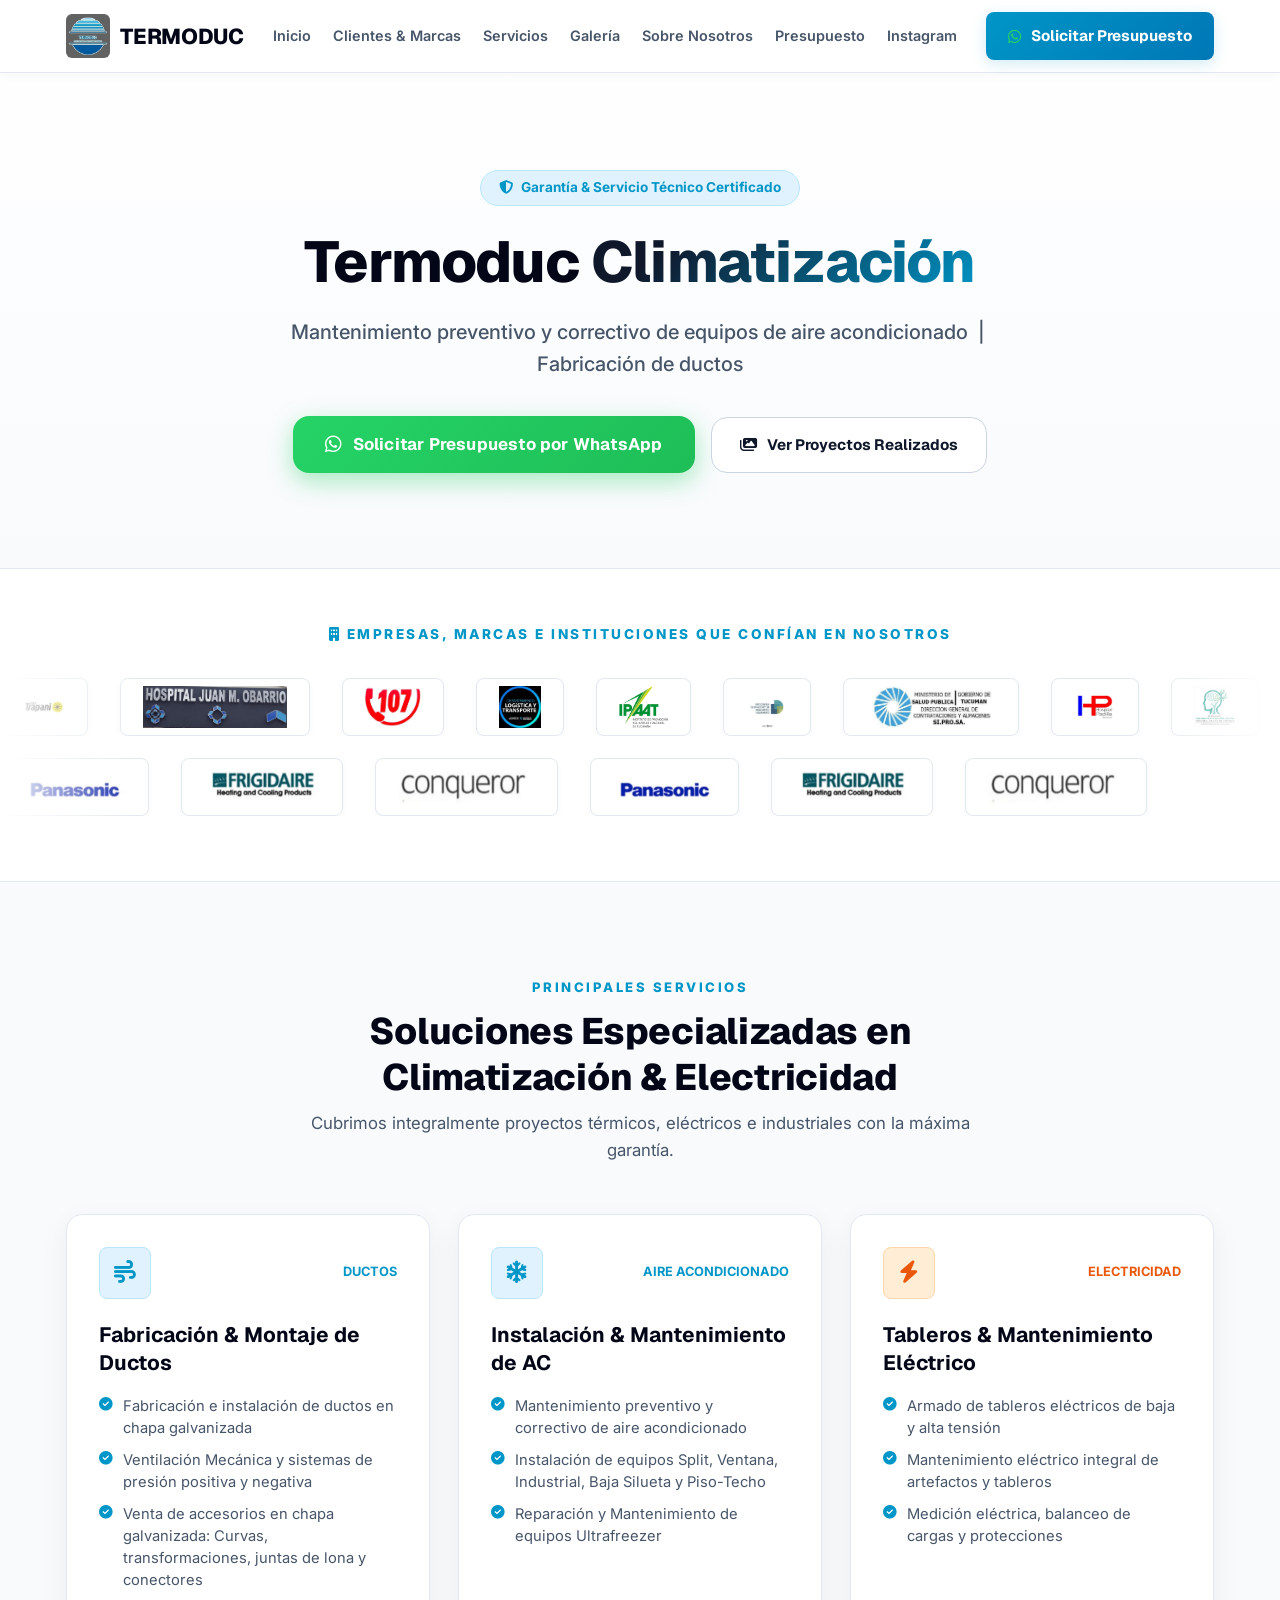
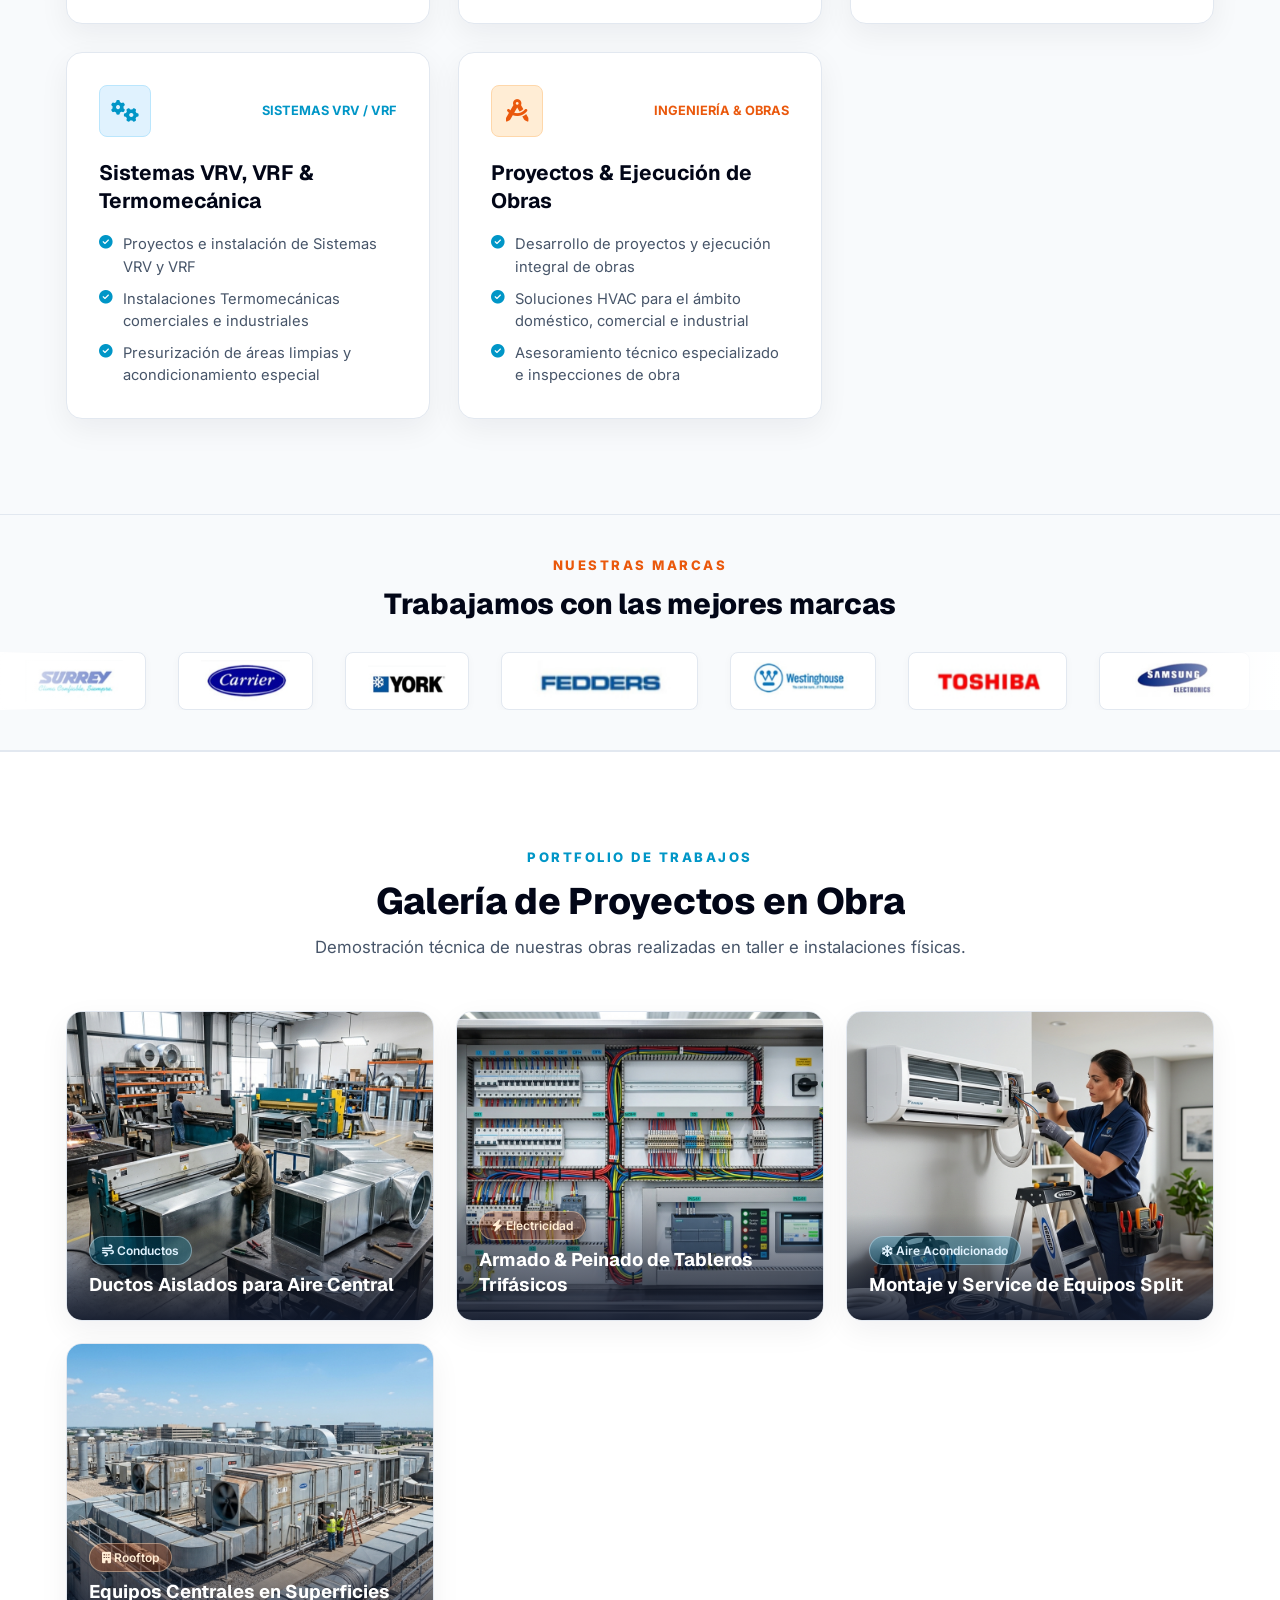
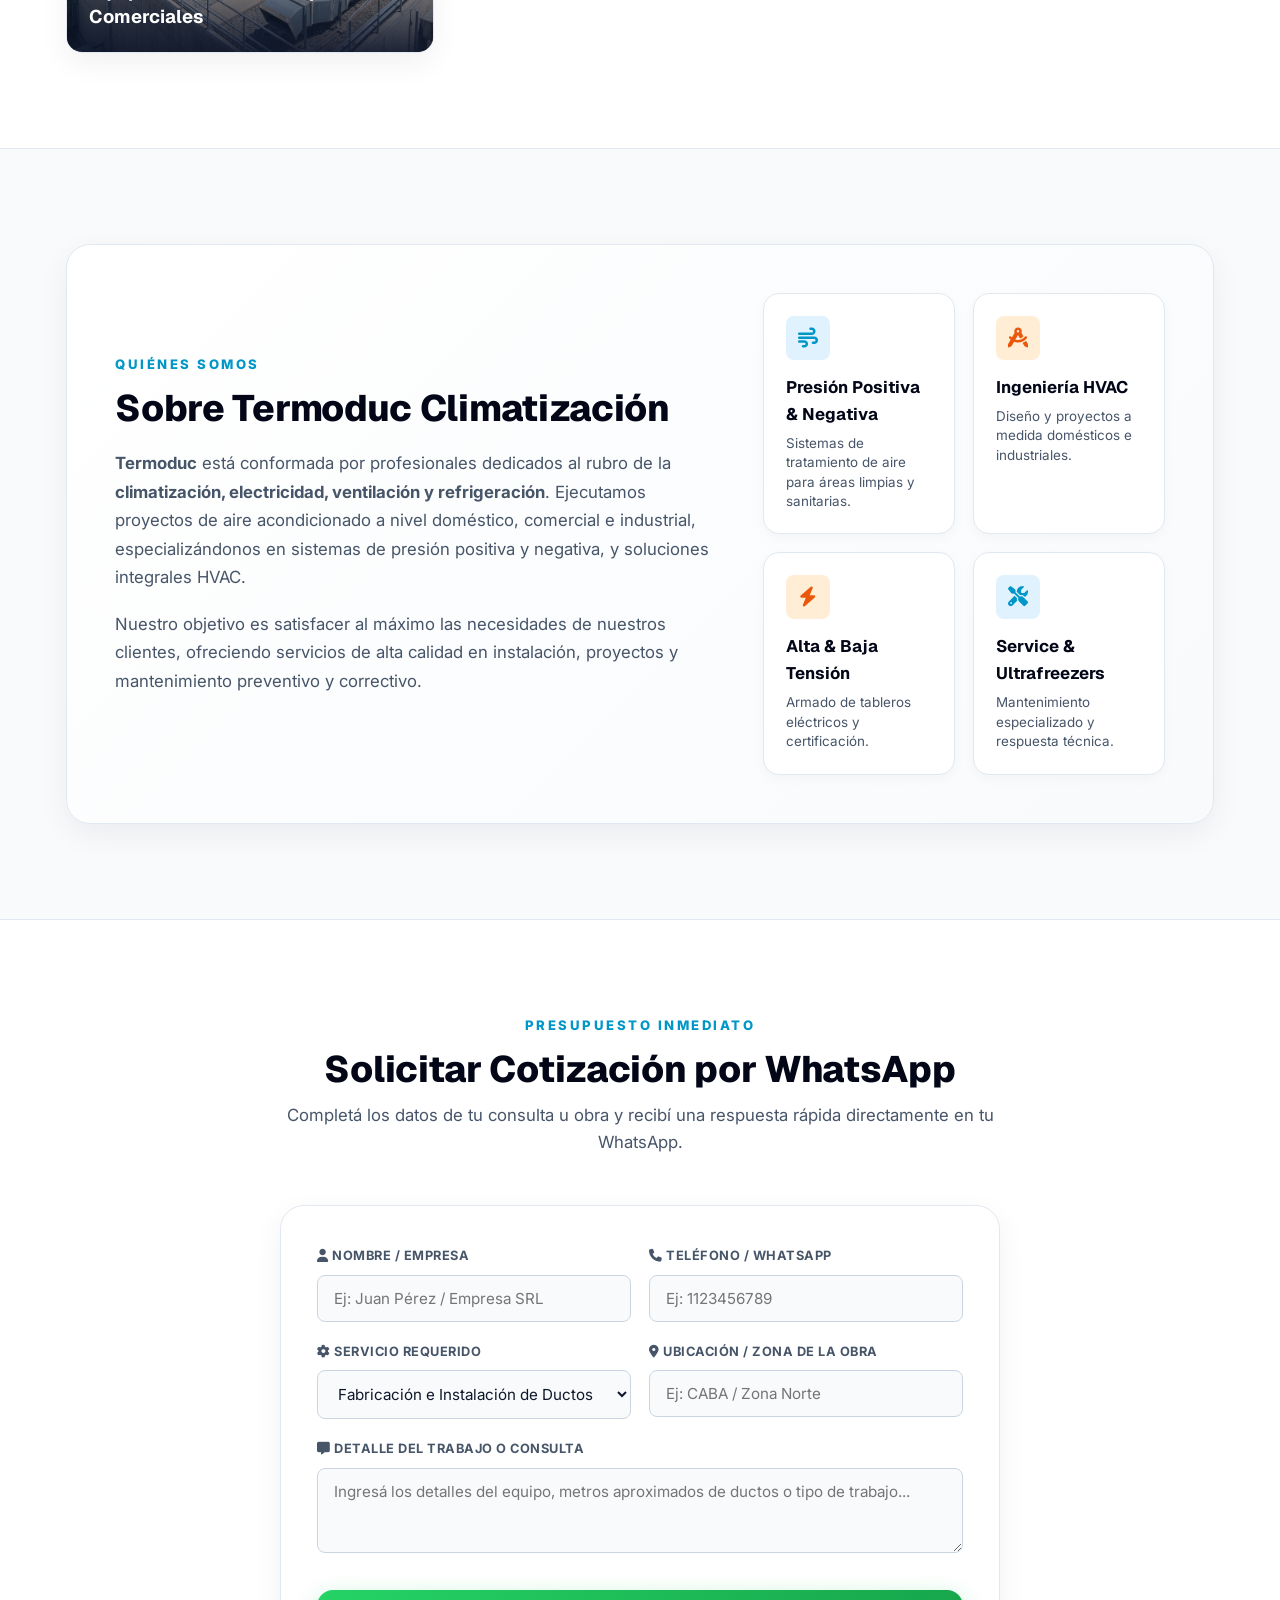
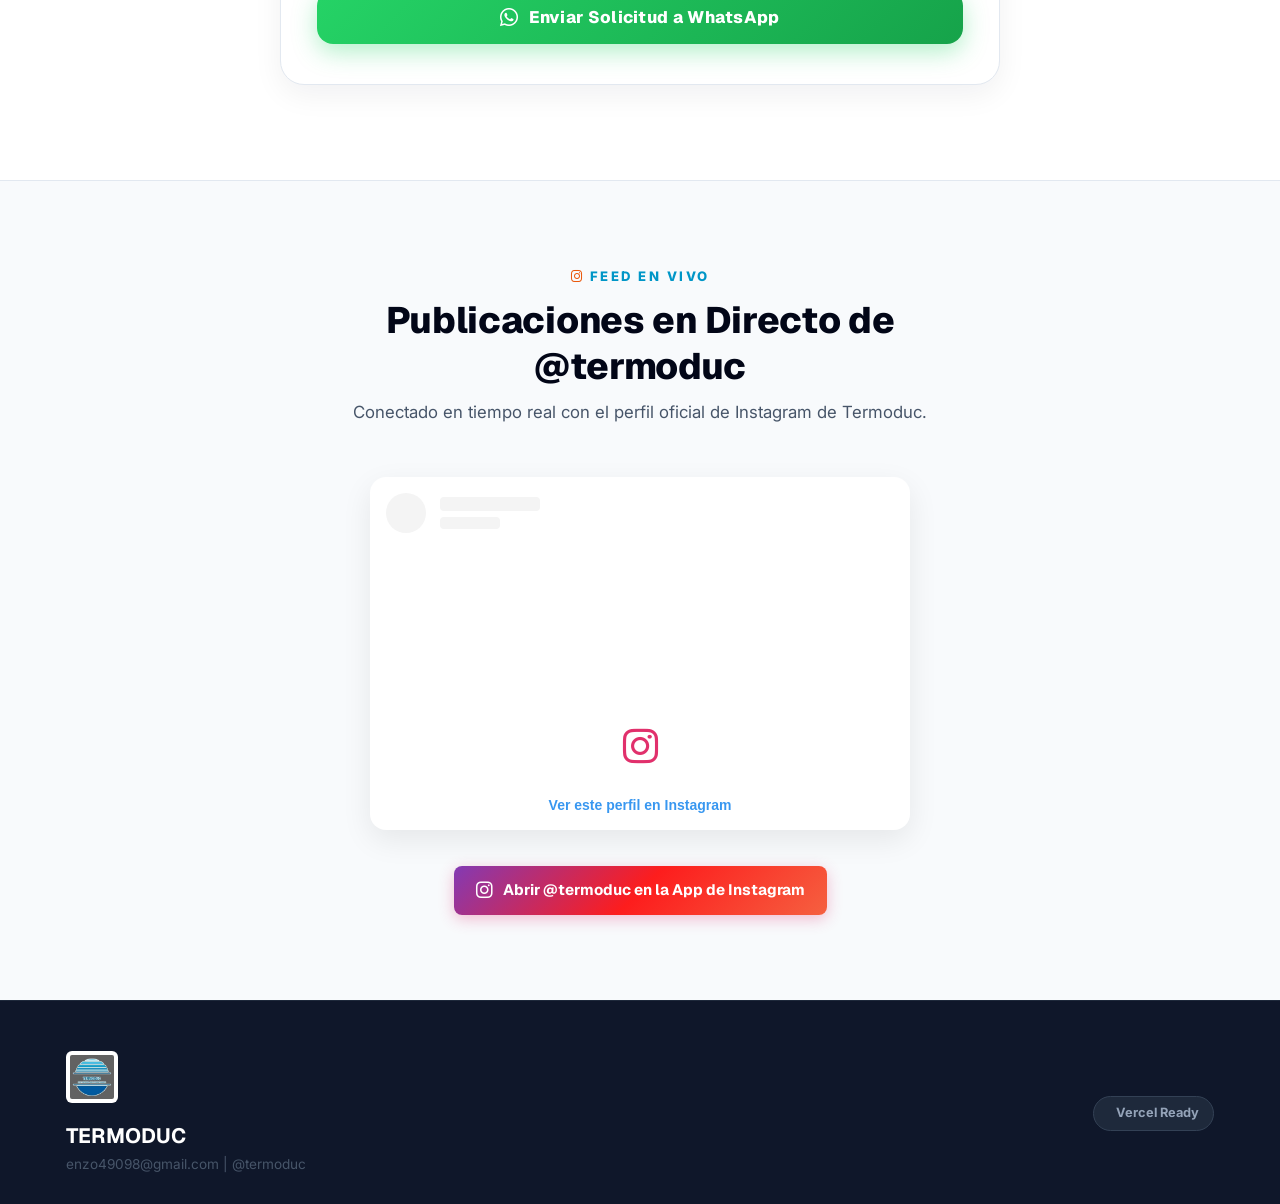
==== commit 4c342d27: "Add 5 new brand logos to brands slider (Toshiba, Samsung, Sanyo, Goldstar, BGH)" ====
--- a/index.html
+++ b/index.html
@@ -242,12 +242,23 @@
         <div class="logo-item"><img src="assets/marcas/york.png" alt="York" class="logo-item-img"></div>
         <div class="logo-item"><img src="assets/marcas/fedders.png" alt="Fedders" class="logo-item-img"></div>
         <div class="logo-item"><img src="assets/marcas/westinghouse.png" alt="Westinghouse" class="logo-item-img"></div>
+        <div class="logo-item"><img src="assets/marcas/toshiba.png" alt="Toshiba" class="logo-item-img"></div>
+        <div class="logo-item"><img src="assets/marcas/samsung.png" alt="Samsung" class="logo-item-img"></div>
+        <div class="logo-item"><img src="assets/marcas/sanyo.png" alt="Sanyo" class="logo-item-img"></div>
+        <div class="logo-item"><img src="assets/marcas/goldstar.png" alt="GoldStar" class="logo-item-img"></div>
+        <div class="logo-item"><img src="assets/marcas/bgh.png" alt="BGH" class="logo-item-img"></div>
+        
         <!-- Set 2 (Duplicado para Bucle Infinito) -->
         <div class="logo-item"><img src="assets/marcas/surrey.png" alt="Surrey" class="logo-item-img"></div>
         <div class="logo-item"><img src="assets/marcas/carrier.png" alt="Carrier" class="logo-item-img"></div>
         <div class="logo-item"><img src="assets/marcas/york.png" alt="York" class="logo-item-img"></div>
         <div class="logo-item"><img src="assets/marcas/fedders.png" alt="Fedders" class="logo-item-img"></div>
         <div class="logo-item"><img src="assets/marcas/westinghouse.png" alt="Westinghouse" class="logo-item-img"></div>
+        <div class="logo-item"><img src="assets/marcas/toshiba.png" alt="Toshiba" class="logo-item-img"></div>
+        <div class="logo-item"><img src="assets/marcas/samsung.png" alt="Samsung" class="logo-item-img"></div>
+        <div class="logo-item"><img src="assets/marcas/sanyo.png" alt="Sanyo" class="logo-item-img"></div>
+        <div class="logo-item"><img src="assets/marcas/goldstar.png" alt="GoldStar" class="logo-item-img"></div>
+        <div class="logo-item"><img src="assets/marcas/bgh.png" alt="BGH" class="logo-item-img"></div>
       </div>
     </div>
   </section>
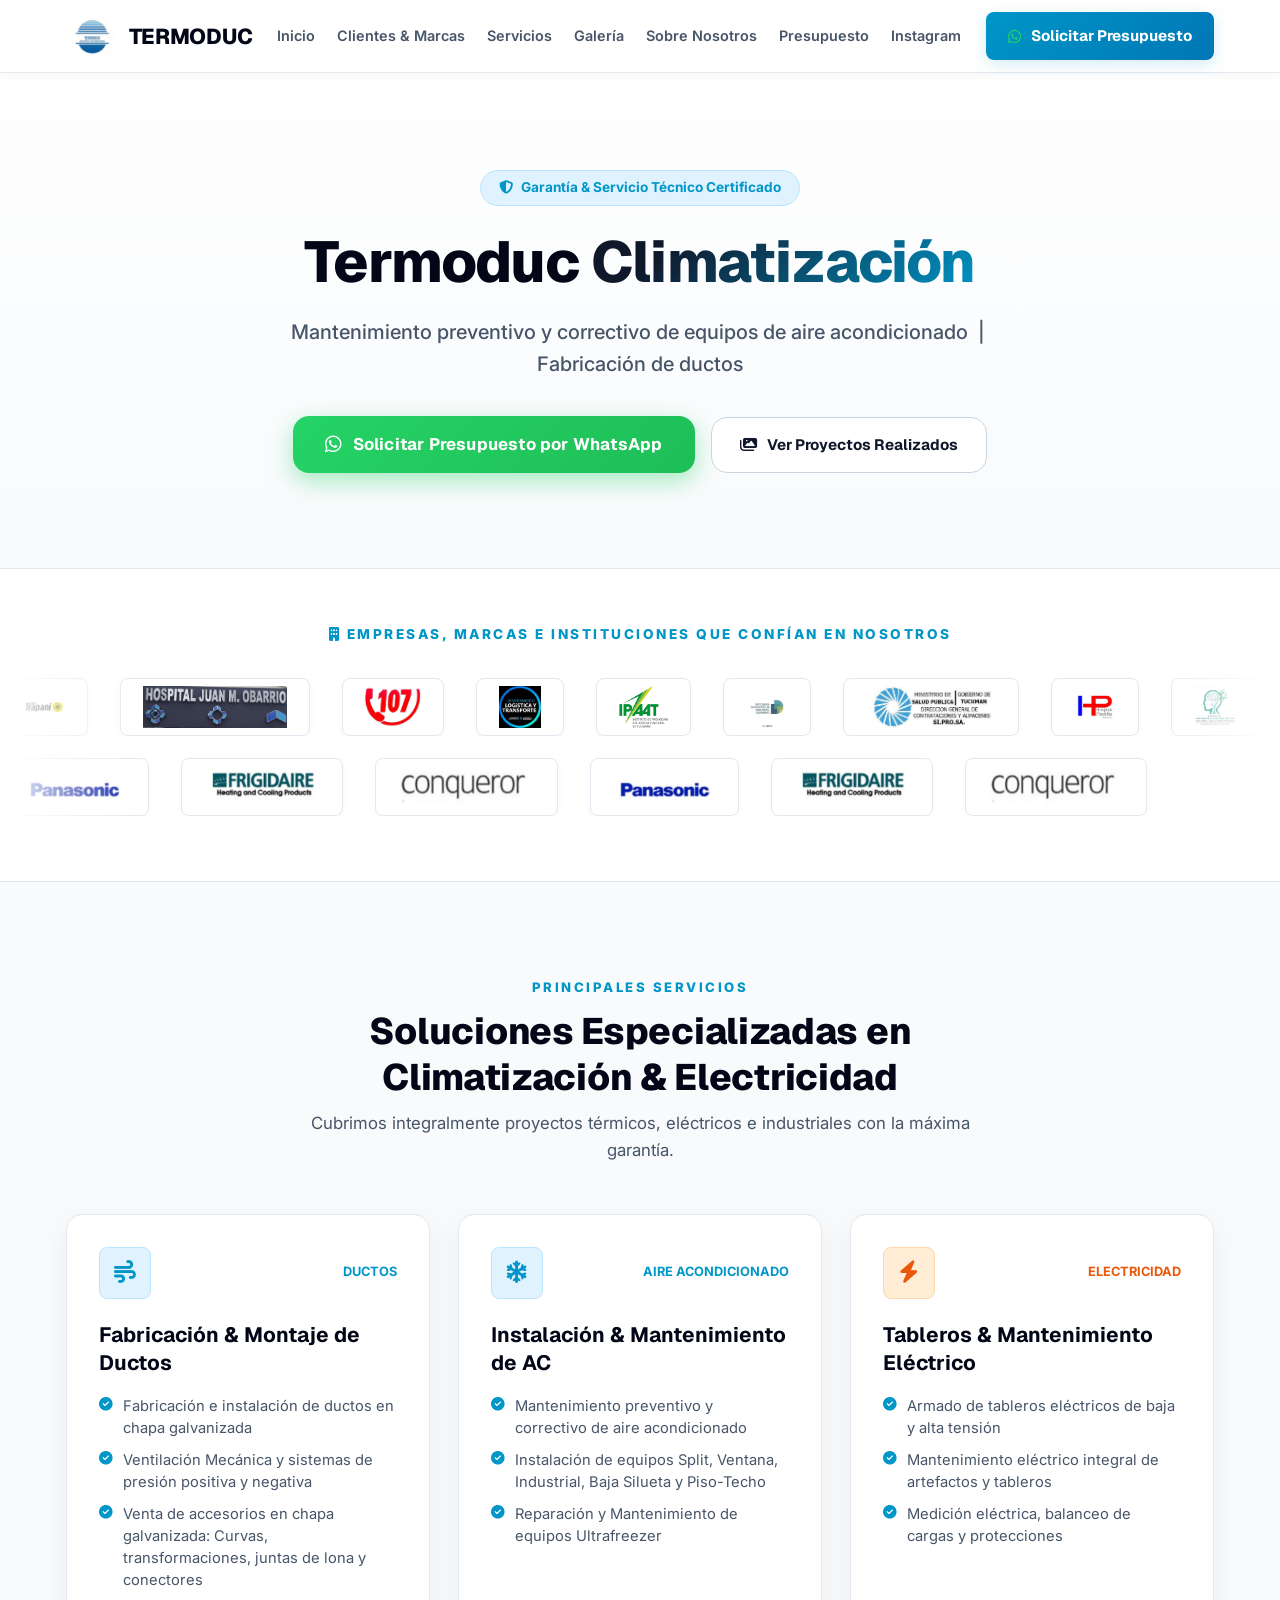
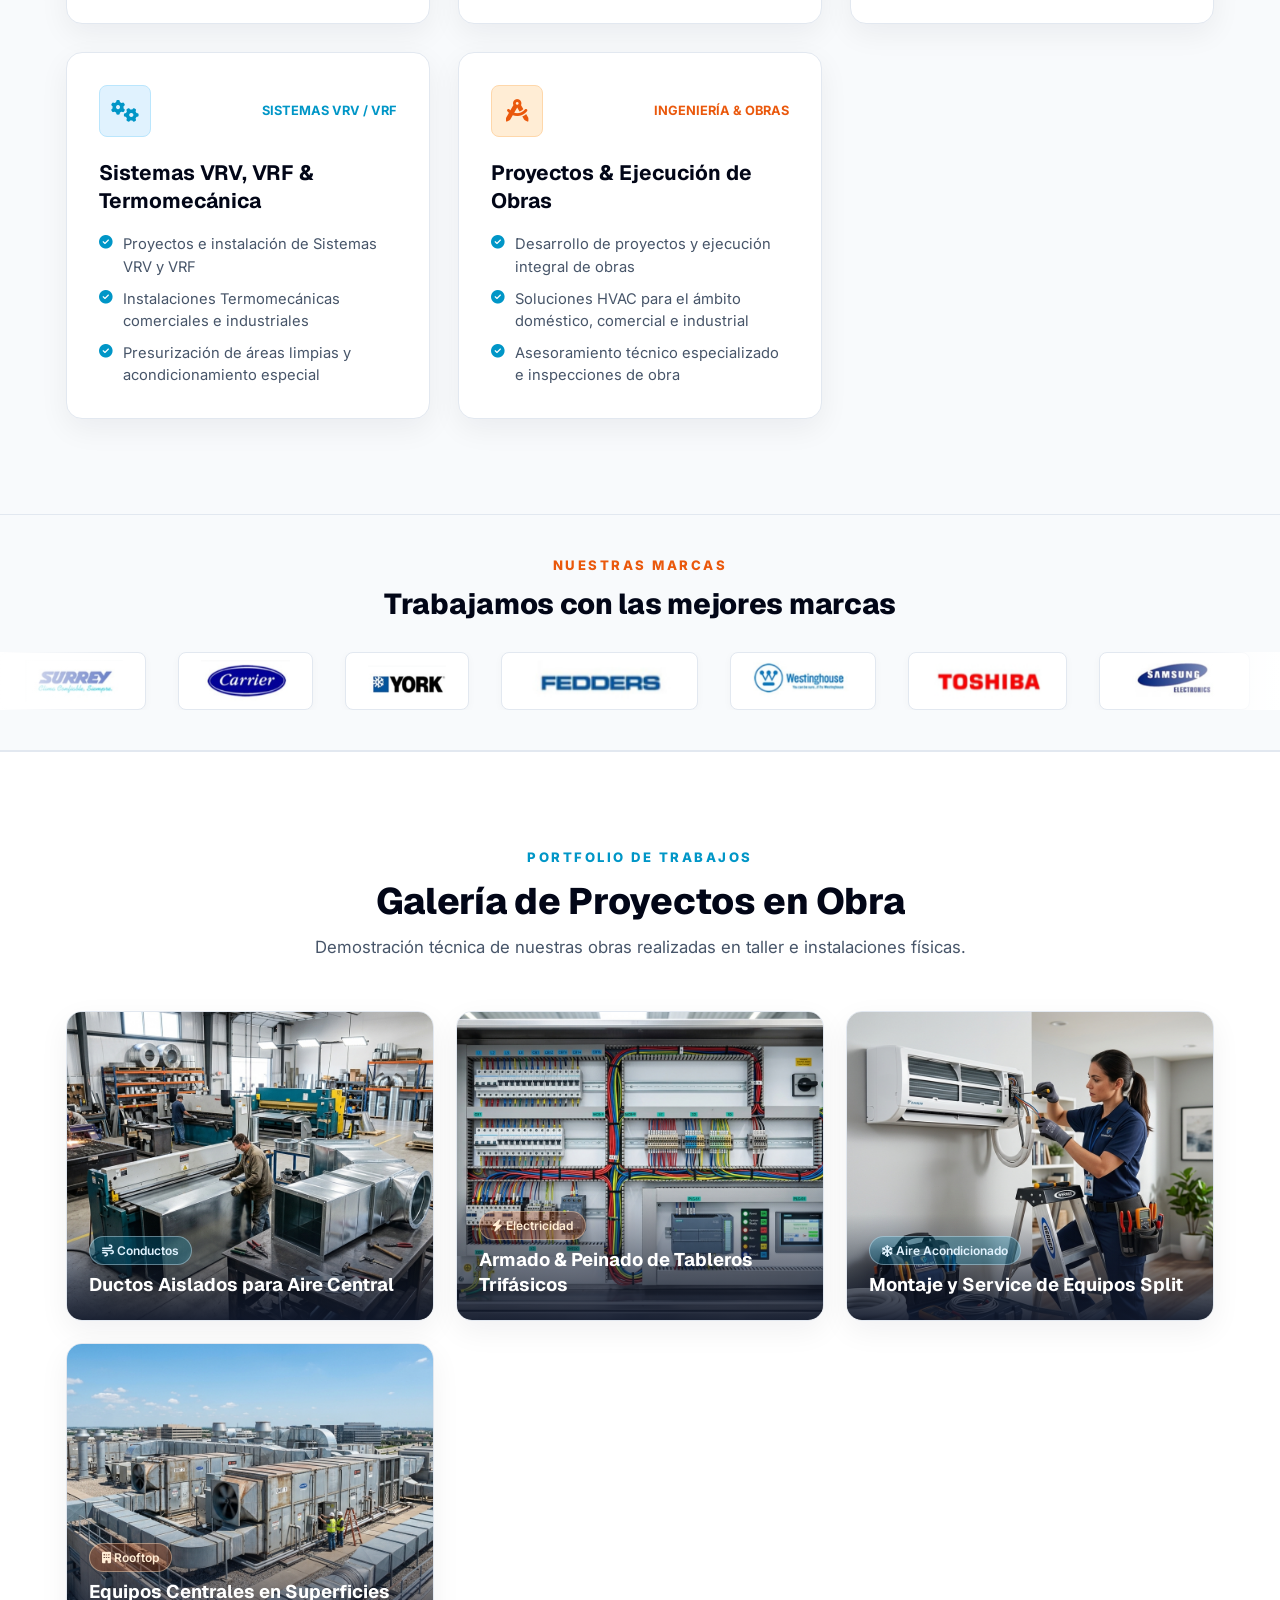
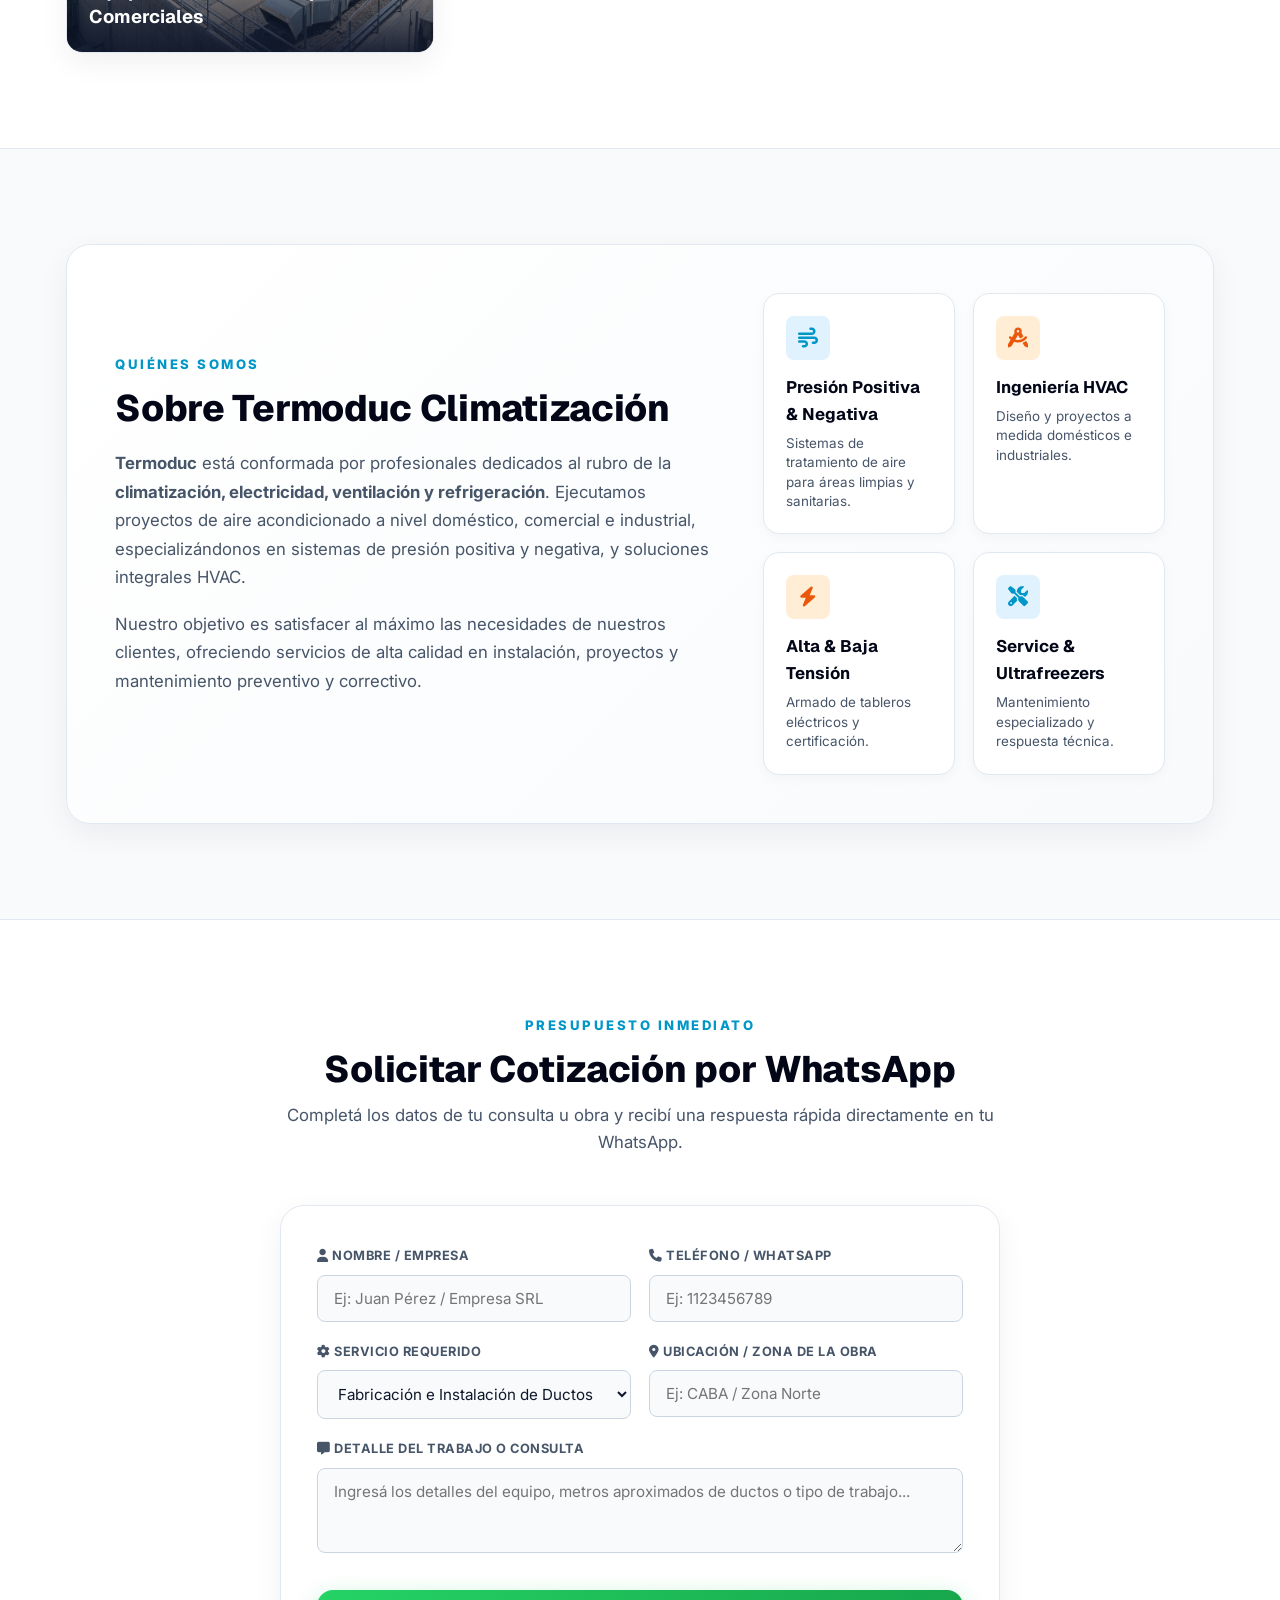
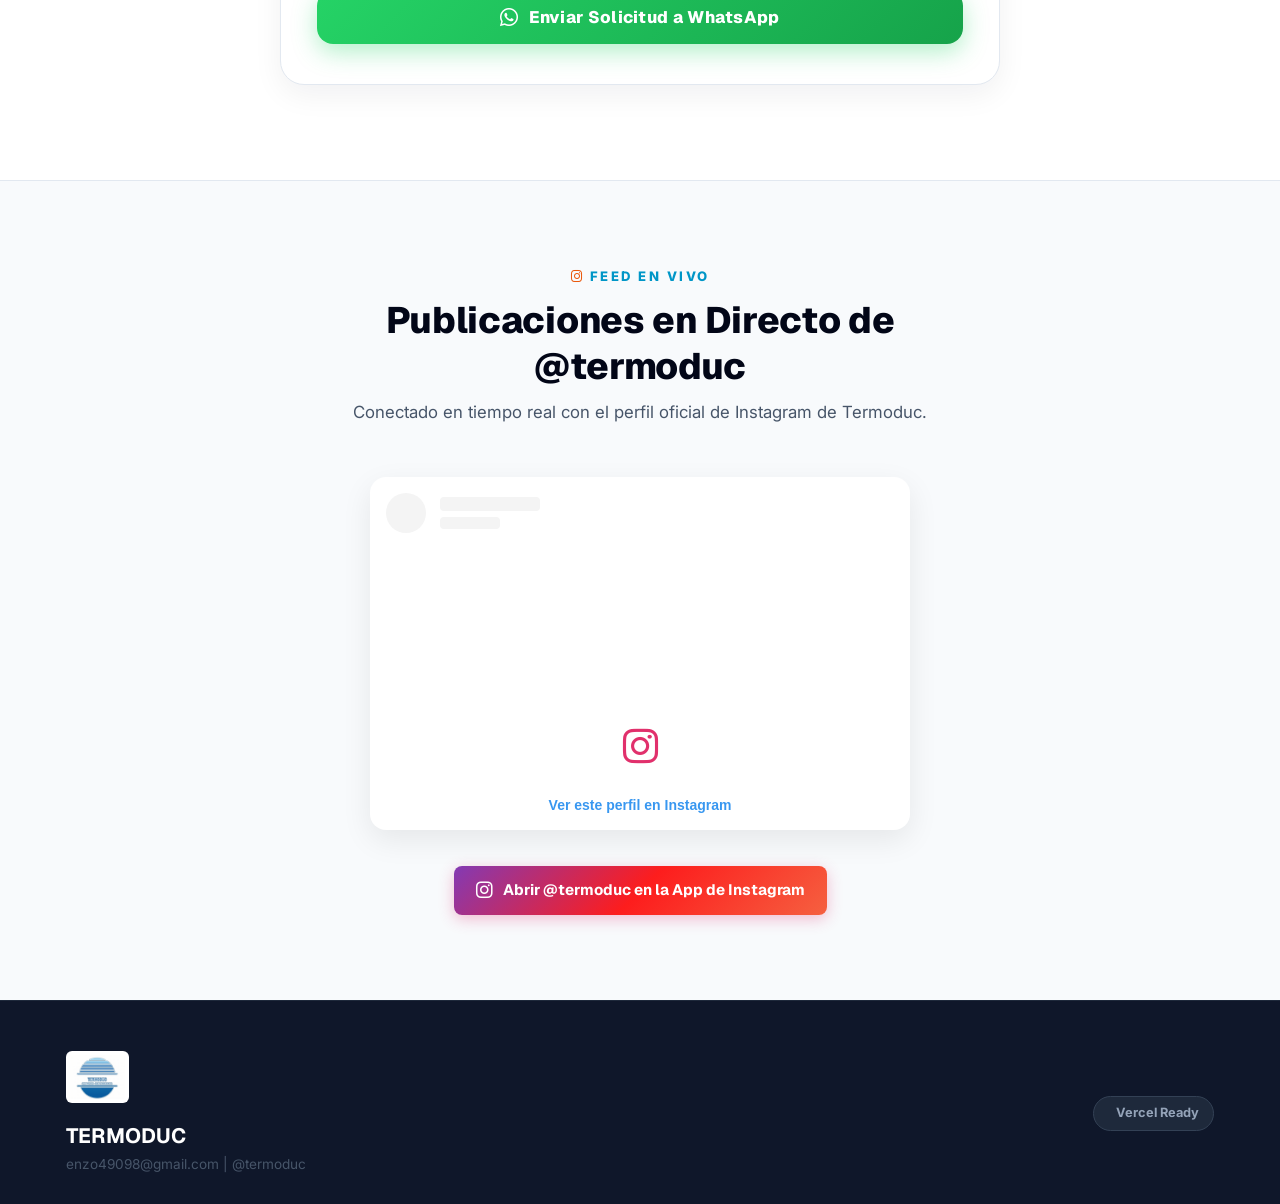
==== commit 8fbcd40a: "Optimizaciones de SEO y GEO Schema.org para posicionamiento en Google, Gemini y ChatGPT" ====
--- a/index.html
+++ b/index.html
@@ -4,7 +4,56 @@
   <meta charset="UTF-8">
   <meta name="viewport" content="width=device-width, initial-scale=1.0">
   <title>Termoduc Climatización | Mantenimiento, Ductos & Servicios Eléctricos</title>
-  <meta name="description" content="Termoduc Climatización - Mantenimiento preventivo y correctivo de equipos de aire acondicionado, fabricación de ductos, tableros eléctricos y proyectos HVAC.">
+  <meta name="description" content="Termoduc Climatización - Mantenimiento preventivo y correctivo de equipos de aire acondicionado, fabricación de ductos, tableros eléctricos y proyectos HVAC en Tucumán y Argentina.">
+  <meta name="keywords" content="Termoduc, climatizacion, aire acondicionado, servicio tecnico, ductos, HVAC, mantenimiento preventivo, Tucuman, Argentina, Enzo Maidana">
+  <link rel="canonical" href="https://termoduc.com/">
+
+  <!-- Open Graph / Facebook / WhatsApp -->
+  <meta property="og:type" content="website">
+  <meta property="og:url" content="https://termoduc.com/">
+  <meta property="og:title" content="Termoduc Climatización | Mantenimiento, Ductos & Servicios Eléctricos">
+  <meta property="og:description" content="Especialistas en instalación y mantenimiento de aires acondicionados, fabricación de ductos y tableros eléctricos industriales.">
+  <meta property="og:image" content="https://termoduc.com/assets/logo.png">
+
+  <!-- Twitter / X -->
+  <meta name="twitter:card" content="summary_large_image">
+  <meta name="twitter:url" content="https://termoduc.com/">
+  <meta name="twitter:title" content="Termoduc Climatización | Servicios HVAC Profecionales">
+  <meta name="twitter:description" content="Servicios integrales de climatización y electricidad industrial y comercial.">
+  <meta name="twitter:image" content="https://termoduc.com/assets/logo.png">
+
+  <!-- Schema.org JSON-LD para Google Search & IA (Gemini, ChatGPT, Copilot) -->
+  <script type="application/ld+json">
+  {
+    "@context": "https://schema.org",
+    "@type": "HVACBusiness",
+    "name": "Termoduc Climatización",
+    "image": "https://termoduc.com/assets/logo.png",
+    "url": "https://termoduc.com/",
+    "telephone": "+543813670415",
+    "email": "ENZO49098@GMAIL.COM",
+    "priceRange": "$$",
+    "address": {
+      "@type": "PostalAddress",
+      "addressLocality": "San Miguel de Tucumán",
+      "addressRegion": "Tucumán",
+      "addressCountry": "AR"
+    },
+    "areaServed": [
+      "San Miguel de Tucumán",
+      "Tucumán",
+      "Argentina"
+    ],
+    "serviceType": [
+      "Instalación de Aire Acondicionado",
+      "Mantenimiento Preventivo HVAC",
+      "Mantenimiento Correctivo de Equipos",
+      "Fabricación e Instalación de Ductos",
+      "Tableros Eléctricos e Instalaciones Electromecánicas"
+    ],
+    "description": "Empresa especializada en climatización integral, aires acondicionados industriales y comerciales, fabricación de ductos y electricidad electromecánica."
+  }
+  </script>
   
   <!-- Favicon -->
   <link rel="icon" type="image/png" href="assets/logo.png">
@@ -247,6 +296,20 @@
         <div class="logo-item"><img src="assets/marcas/sanyo.png" alt="Sanyo" class="logo-item-img"></div>
         <div class="logo-item"><img src="assets/marcas/goldstar.png" alt="GoldStar" class="logo-item-img"></div>
         <div class="logo-item"><img src="assets/marcas/bgh.png" alt="BGH" class="logo-item-img"></div>
+        <div class="logo-item"><img src="assets/marcas/panasonic.png" alt="Panasonic" class="logo-item-img"></div>
+        <div class="logo-item"><img src="assets/marcas/frigidaire.png" alt="Frigidaire" class="logo-item-img"></div>
+        <div class="logo-item"><img src="assets/marcas/conqueror.png" alt="Conqueror" class="logo-item-img"></div>
+        <div class="logo-item"><img src="assets/marcas/lg.png" alt="LG" class="logo-item-img"></div>
+        <div class="logo-item"><img src="assets/marcas/marshall.png" alt="Marshall" class="logo-item-img"></div>
+        <div class="logo-item"><img src="assets/marcas/mitsubishi.png" alt="Mitsubishi" class="logo-item-img"></div>
+        <div class="logo-item"><img src="assets/marcas/hitachi.png" alt="Hitachi" class="logo-item-img"></div>
+        <div class="logo-item"><img src="assets/marcas/rheem.png" alt="Rheem" class="logo-item-img"></div>
+        <div class="logo-item"><img src="assets/marcas/electra.png" alt="Electra" class="logo-item-img"></div>
+        <div class="logo-item"><img src="assets/marcas/siam.png" alt="Siam" class="logo-item-img"></div>
+        <div class="logo-item"><img src="assets/marcas/coventry.png" alt="Coventry" class="logo-item-img"></div>
+        <div class="logo-item"><img src="assets/marcas/zenith.png" alt="Zenith" class="logo-item-img"></div>
+        <div class="logo-item"><img src="assets/marcas/daikin.png" alt="Daikin" class="logo-item-img"></div>
+        <div class="logo-item"><img src="assets/marcas/lennox.png" alt="Lennox" class="logo-item-img"></div>
         
         <!-- Set 2 (Duplicado para Bucle Infinito) -->
         <div class="logo-item"><img src="assets/marcas/surrey.png" alt="Surrey" class="logo-item-img"></div>
@@ -259,6 +322,20 @@
         <div class="logo-item"><img src="assets/marcas/sanyo.png" alt="Sanyo" class="logo-item-img"></div>
         <div class="logo-item"><img src="assets/marcas/goldstar.png" alt="GoldStar" class="logo-item-img"></div>
         <div class="logo-item"><img src="assets/marcas/bgh.png" alt="BGH" class="logo-item-img"></div>
+        <div class="logo-item"><img src="assets/marcas/panasonic.png" alt="Panasonic" class="logo-item-img"></div>
+        <div class="logo-item"><img src="assets/marcas/frigidaire.png" alt="Frigidaire" class="logo-item-img"></div>
+        <div class="logo-item"><img src="assets/marcas/conqueror.png" alt="Conqueror" class="logo-item-img"></div>
+        <div class="logo-item"><img src="assets/marcas/lg.png" alt="LG" class="logo-item-img"></div>
+        <div class="logo-item"><img src="assets/marcas/marshall.png" alt="Marshall" class="logo-item-img"></div>
+        <div class="logo-item"><img src="assets/marcas/mitsubishi.png" alt="Mitsubishi" class="logo-item-img"></div>
+        <div class="logo-item"><img src="assets/marcas/hitachi.png" alt="Hitachi" class="logo-item-img"></div>
+        <div class="logo-item"><img src="assets/marcas/rheem.png" alt="Rheem" class="logo-item-img"></div>
+        <div class="logo-item"><img src="assets/marcas/electra.png" alt="Electra" class="logo-item-img"></div>
+        <div class="logo-item"><img src="assets/marcas/siam.png" alt="Siam" class="logo-item-img"></div>
+        <div class="logo-item"><img src="assets/marcas/coventry.png" alt="Coventry" class="logo-item-img"></div>
+        <div class="logo-item"><img src="assets/marcas/zenith.png" alt="Zenith" class="logo-item-img"></div>
+        <div class="logo-item"><img src="assets/marcas/daikin.png" alt="Daikin" class="logo-item-img"></div>
+        <div class="logo-item"><img src="assets/marcas/lennox.png" alt="Lennox" class="logo-item-img"></div>
       </div>
     </div>
   </section>
--- a/css/styles.css
+++ b/css/styles.css
@@ -161,6 +161,8 @@
   height: 44px;
   width: auto;
   object-fit: contain;
+  background: #FFF;
+  padding: 4px;
   border-radius: 6px;
   transition: var(--transition);
 }
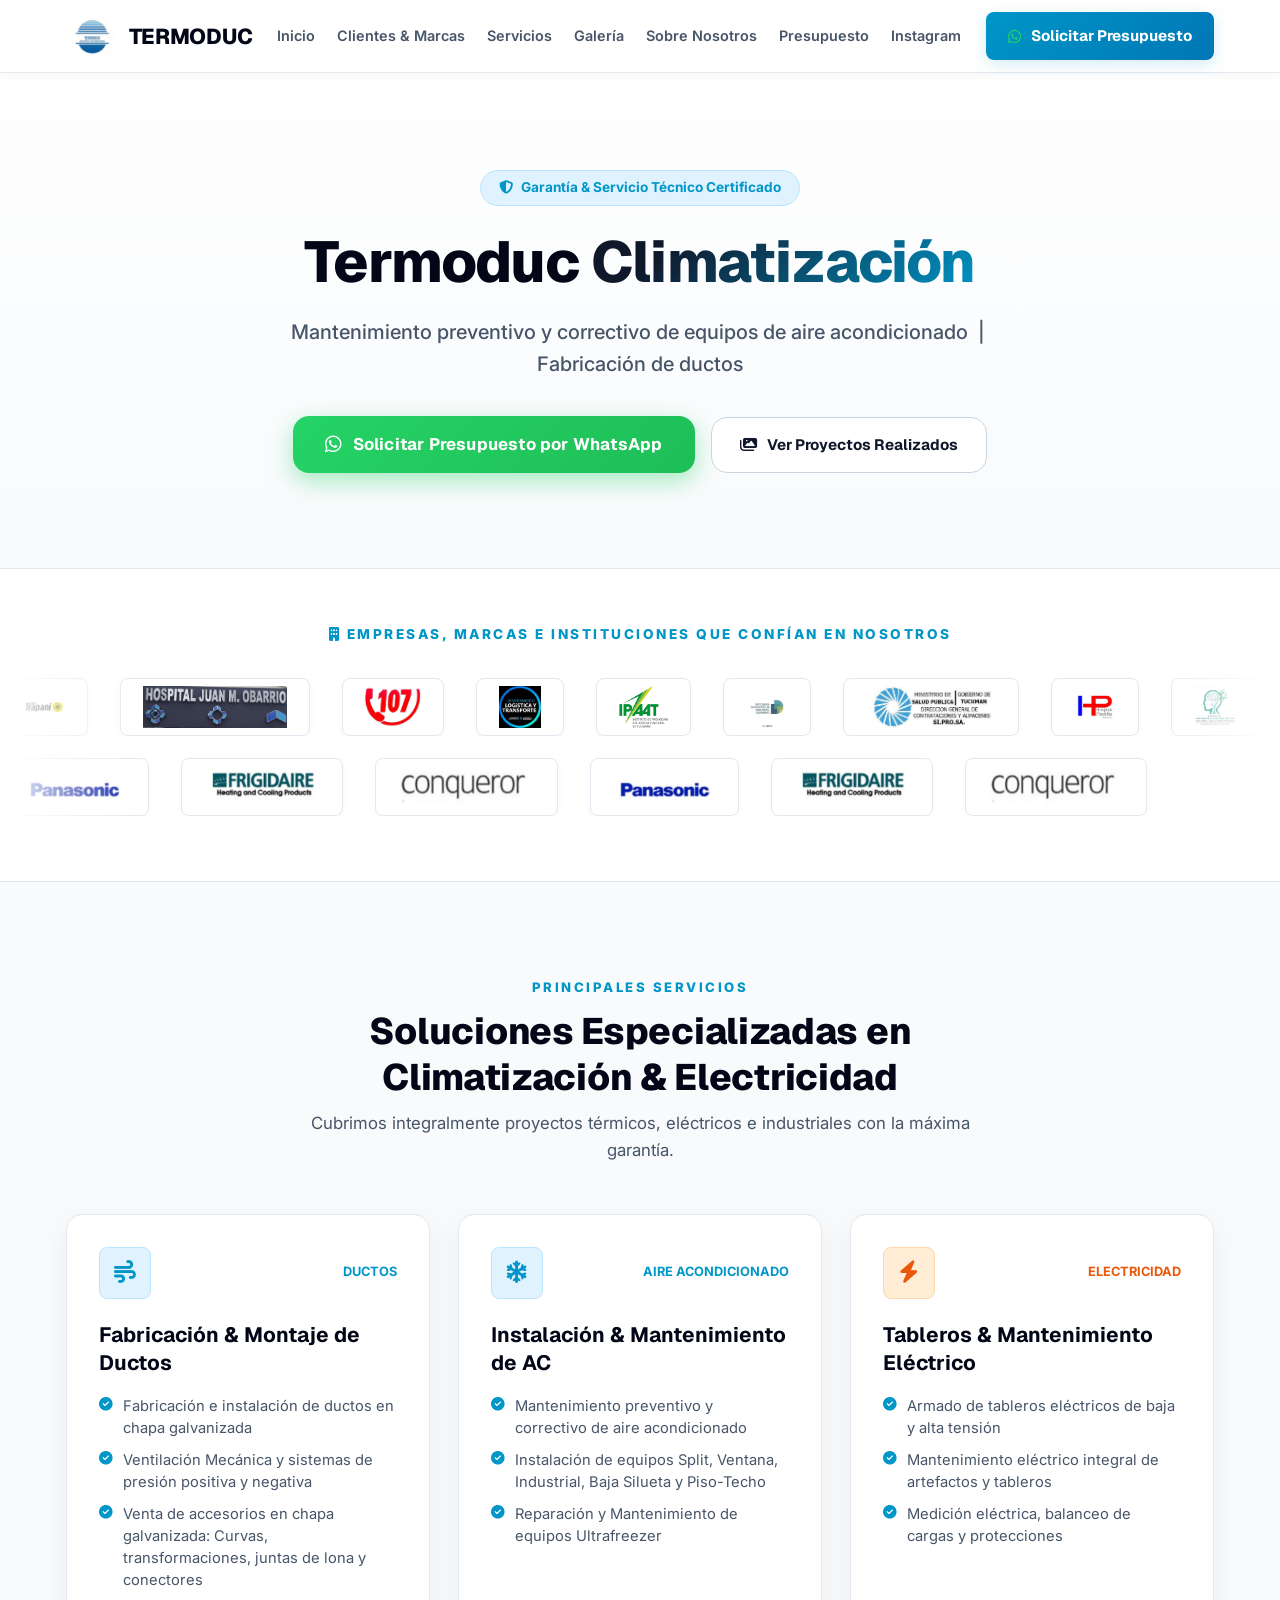
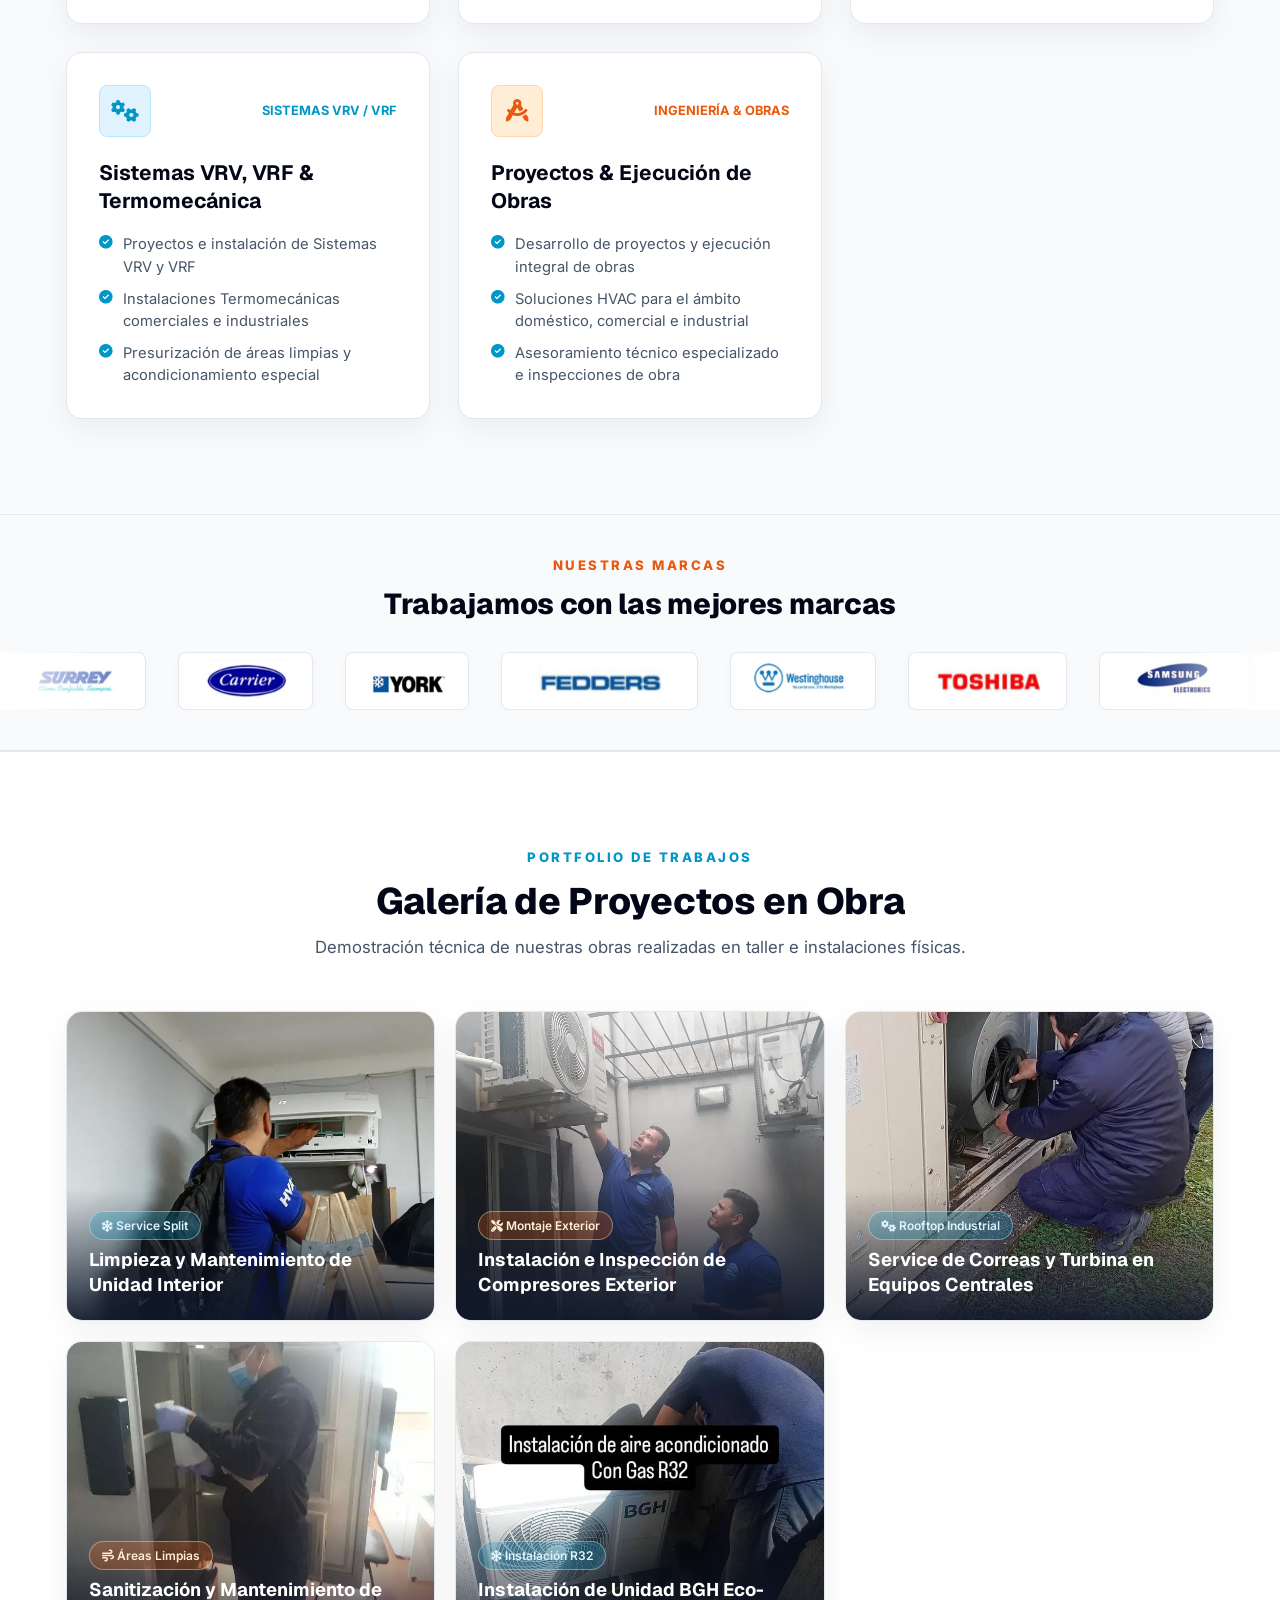
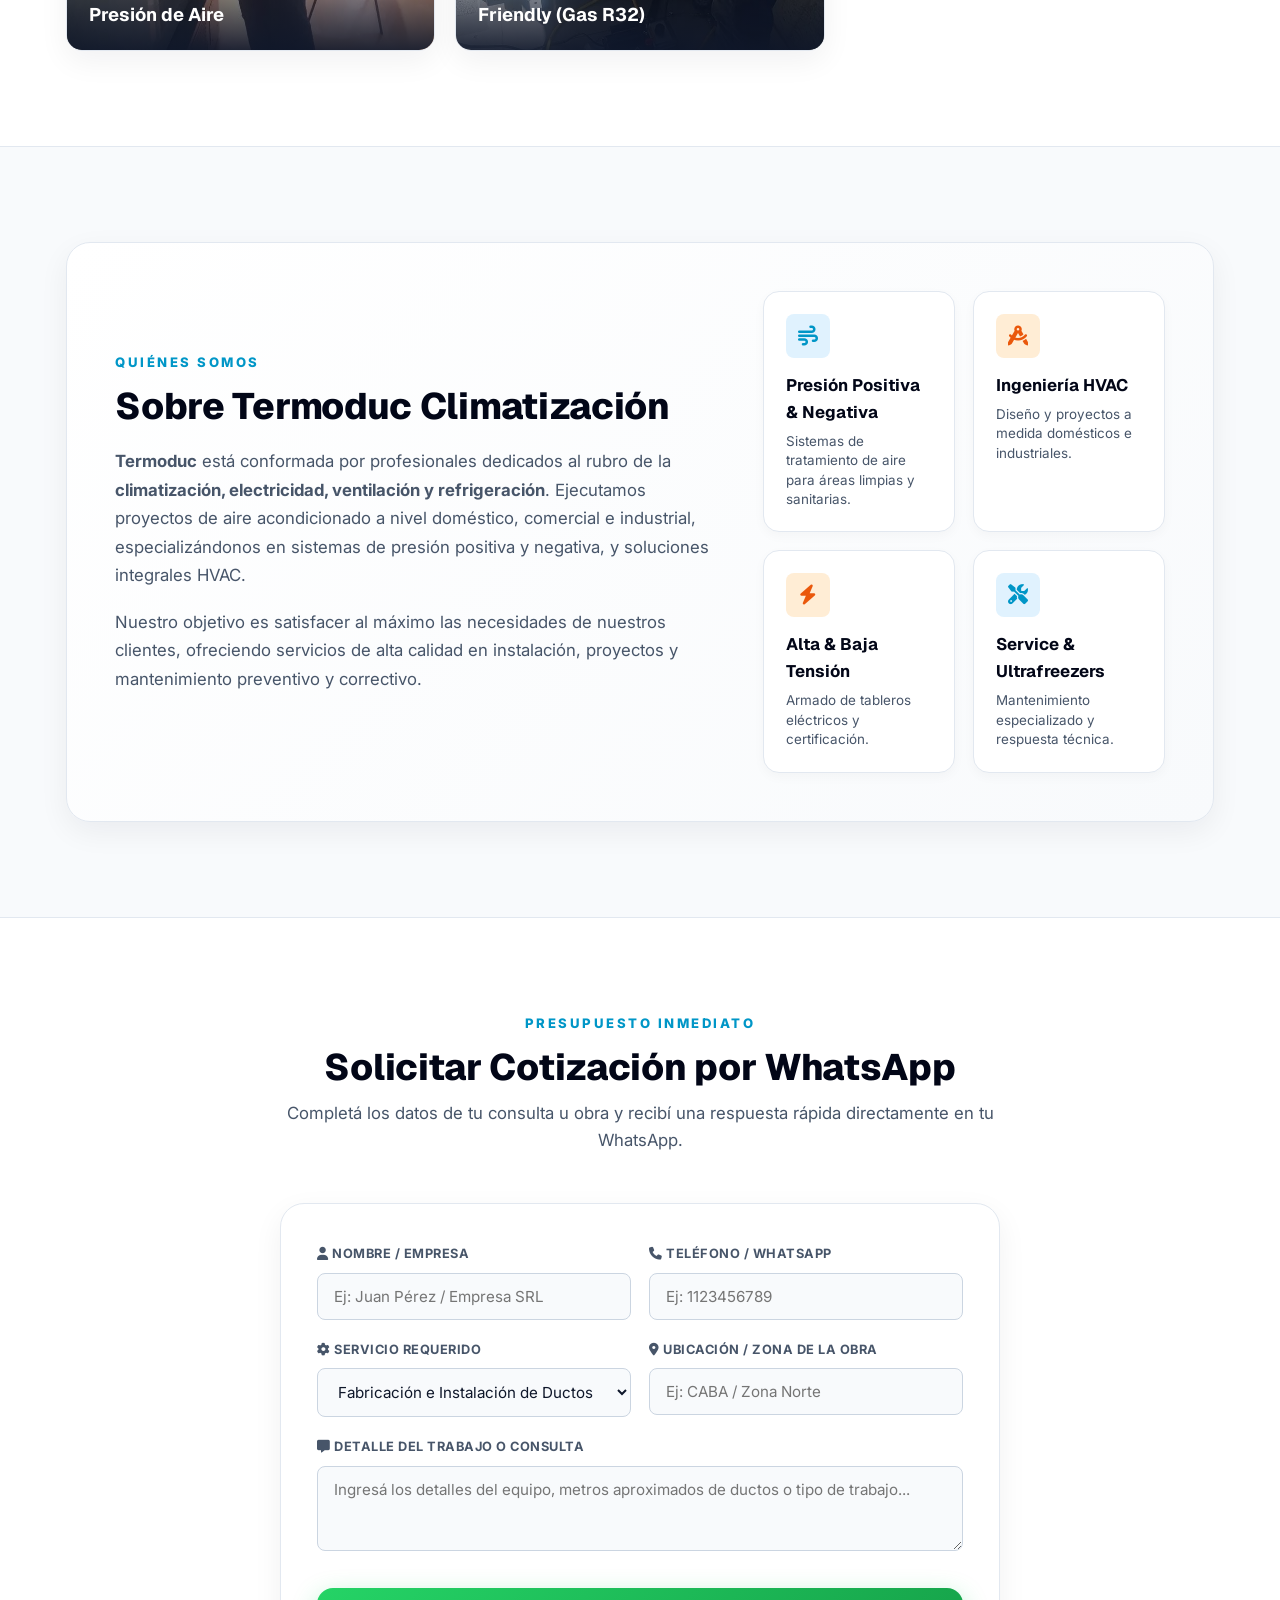
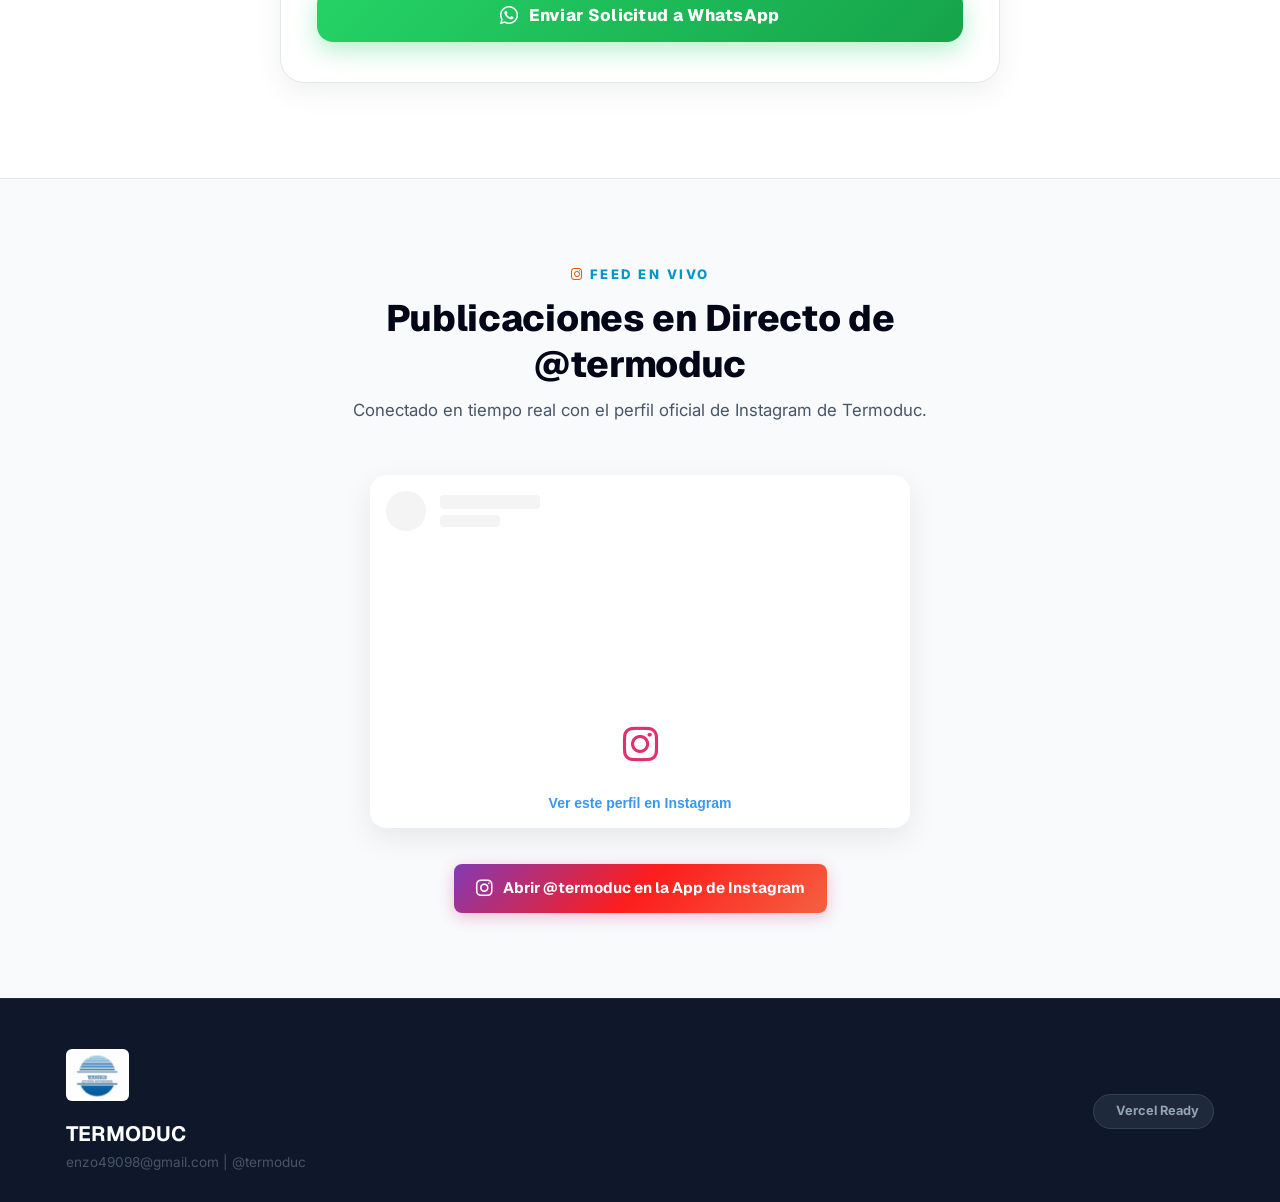
==== commit 4e861f65: "Reemplazando galería por fotos reales de obras e instalaciones de Termoduc" ====
--- a/index.html
+++ b/index.html
@@ -349,40 +349,49 @@
         <p class="section-desc">Demostración técnica de nuestras obras realizadas en taller e instalaciones físicas.</p>
       </div>
 
-      <div class="gallery-masonry">
-        <!-- Photo 1: Conductos -->
+      <div class="gallery-masonry" style="display: grid; grid-template-columns: repeat(auto-fit, minmax(280px, 1fr)); gap: 20px;">
+        <!-- Foto 1 -->
         <div class="photo-card">
-          <img src="assets/ductos.jpg" alt="Fabricación de ductos de aire">
+          <img src="assets/trabajo1.jpg" alt="Mantenimiento de unidad interior split Termoduc">
           <div class="photo-overlay">
-            <span class="photo-tag"><i class="fas fa-wind"></i> Conductos</span>
-            <h3 class="photo-title">Ductos Aislados para Aire Central</h3>
-          </div>
-        </div>
-
-        <!-- Photo 2: Electricidad -->
+            <span class="photo-tag"><i class="fas fa-snowflake"></i> Service Split</span>
+            <h3 class="photo-title">Limpieza y Mantenimiento de Unidad Interior</h3>
+          </div>
+        </div>
+
+        <!-- Foto 2 -->
         <div class="photo-card">
-          <img src="assets/electricidad.jpg" alt="Tableros eléctricos trifásicos">
+          <img src="assets/trabajo2.jpg" alt="Instalación exterior de equipos TCL por técnicos de Termoduc">
           <div class="photo-overlay">
-            <span class="photo-tag orange"><i class="fas fa-bolt"></i> Electricidad</span>
-            <h3 class="photo-title">Armado & Peinado de Tableros Trifásicos</h3>
-          </div>
-        </div>
-
-        <!-- Photo 3: Aire Acondicionado -->
+            <span class="photo-tag orange"><i class="fas fa-tools"></i> Montaje Exterior</span>
+            <h3 class="photo-title">Instalación e Inspección de Compresores Exterior</h3>
+          </div>
+        </div>
+
+        <!-- Foto 3 -->
         <div class="photo-card">
-          <img src="assets/aire.jpg" alt="Instalación de aire acondicionado">
+          <img src="assets/trabajo3.jpg" alt="Mantenimiento industrial de correas y motor HVAC">
           <div class="photo-overlay">
-            <span class="photo-tag"><i class="fas fa-snowflake"></i> Aire Acondicionado</span>
-            <h3 class="photo-title">Montaje y Service de Equipos Split</h3>
-          </div>
-        </div>
-
-        <!-- Photo 4: Rooftop Central -->
+            <span class="photo-tag"><i class="fas fa-cogs"></i> Rooftop Industrial</span>
+            <h3 class="photo-title">Service de Correas y Turbina en Equipos Centrales</h3>
+          </div>
+        </div>
+
+        <!-- Foto 4 -->
         <div class="photo-card">
-          <img src="assets/rooftop.jpg" alt="Climatización Rooftop">
+          <img src="assets/trabajo4.jpg" alt="Sanitización y control de equipos de climatización">
           <div class="photo-overlay">
-            <span class="photo-tag orange"><i class="fas fa-building"></i> Rooftop</span>
-            <h3 class="photo-title">Equipos Centrales en Superficies Comerciales</h3>
+            <span class="photo-tag orange"><i class="fas fa-wind"></i> Áreas Limpias</span>
+            <h3 class="photo-title">Sanitización y Mantenimiento de Presión de Aire</h3>
+          </div>
+        </div>
+
+        <!-- Foto 5 -->
+        <div class="photo-card">
+          <img src="assets/trabajo5.jpg" alt="Instalación de aire acondicionado BGH con Gas R32">
+          <div class="photo-overlay">
+            <span class="photo-tag"><i class="fas fa-snowflake"></i> Instalación R32</span>
+            <h3 class="photo-title">Instalación de Unidad BGH Eco-Friendly (Gas R32)</h3>
           </div>
         </div>
       </div>
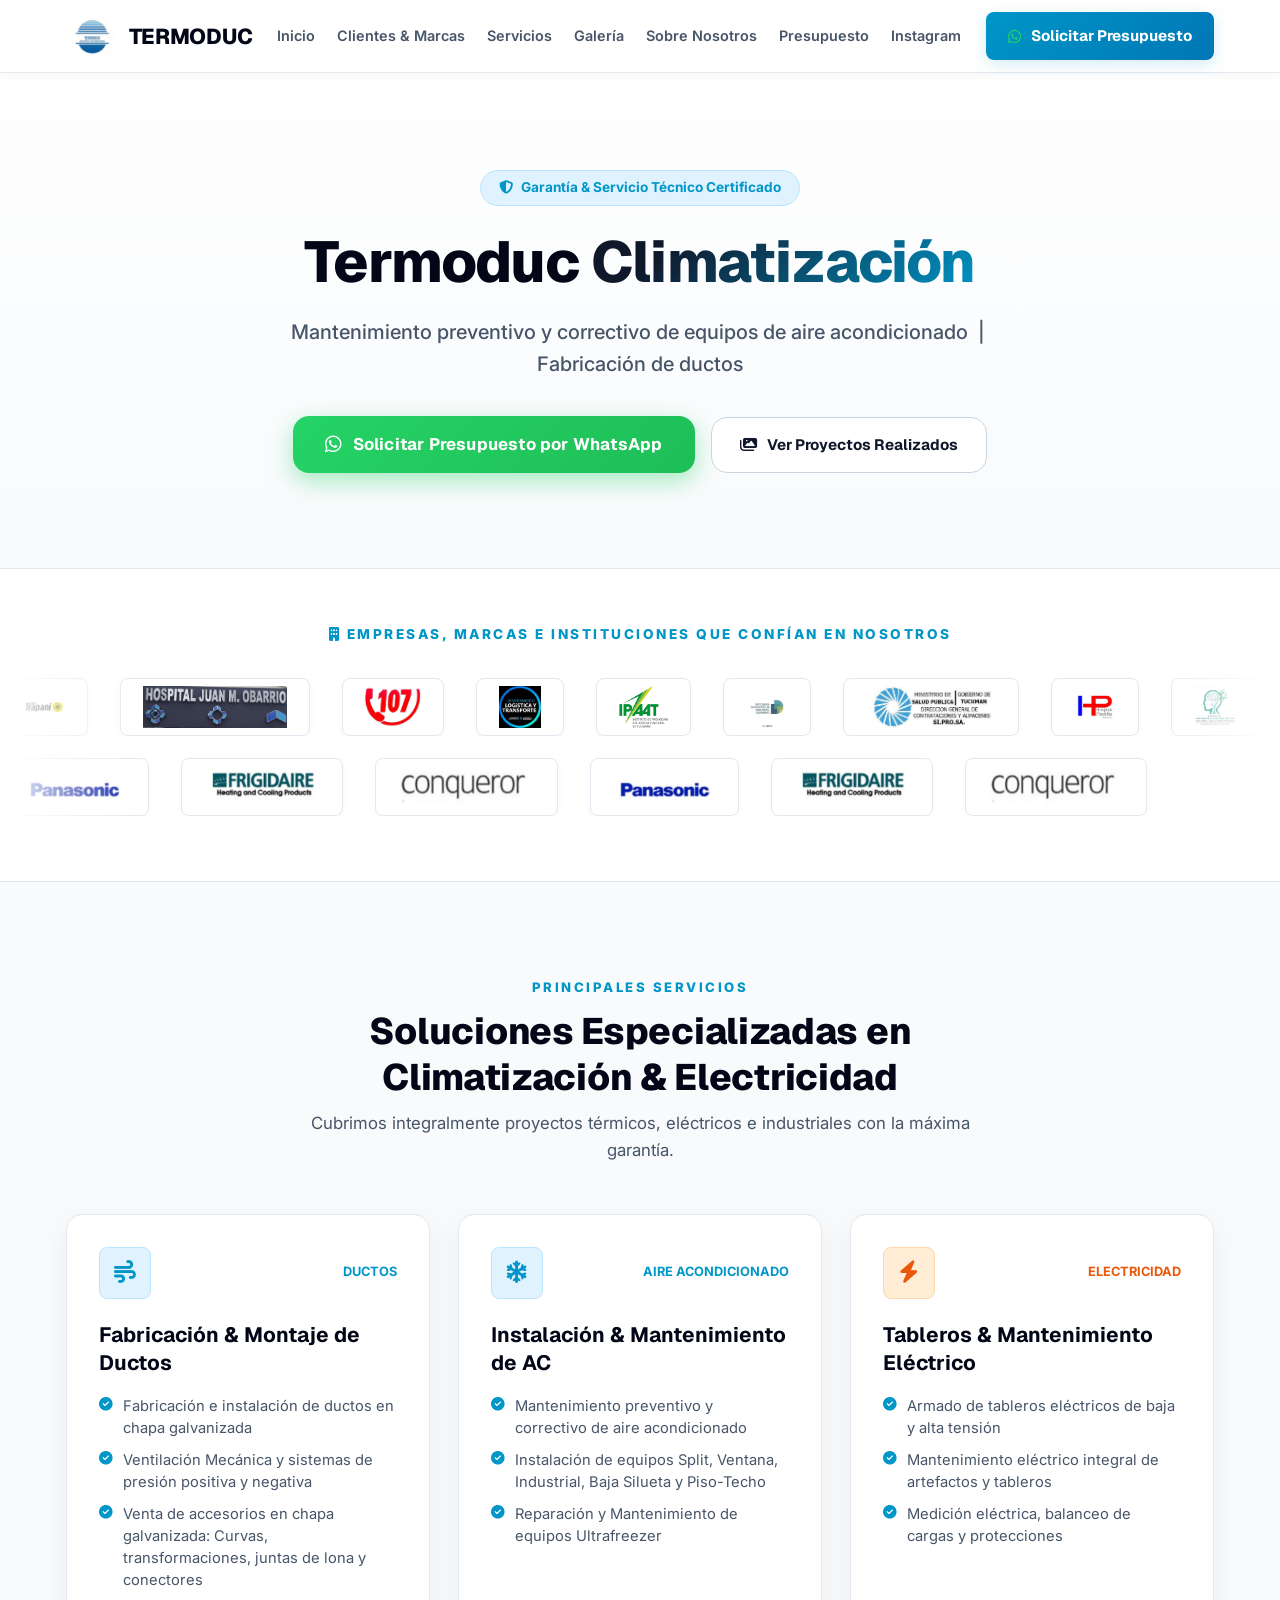
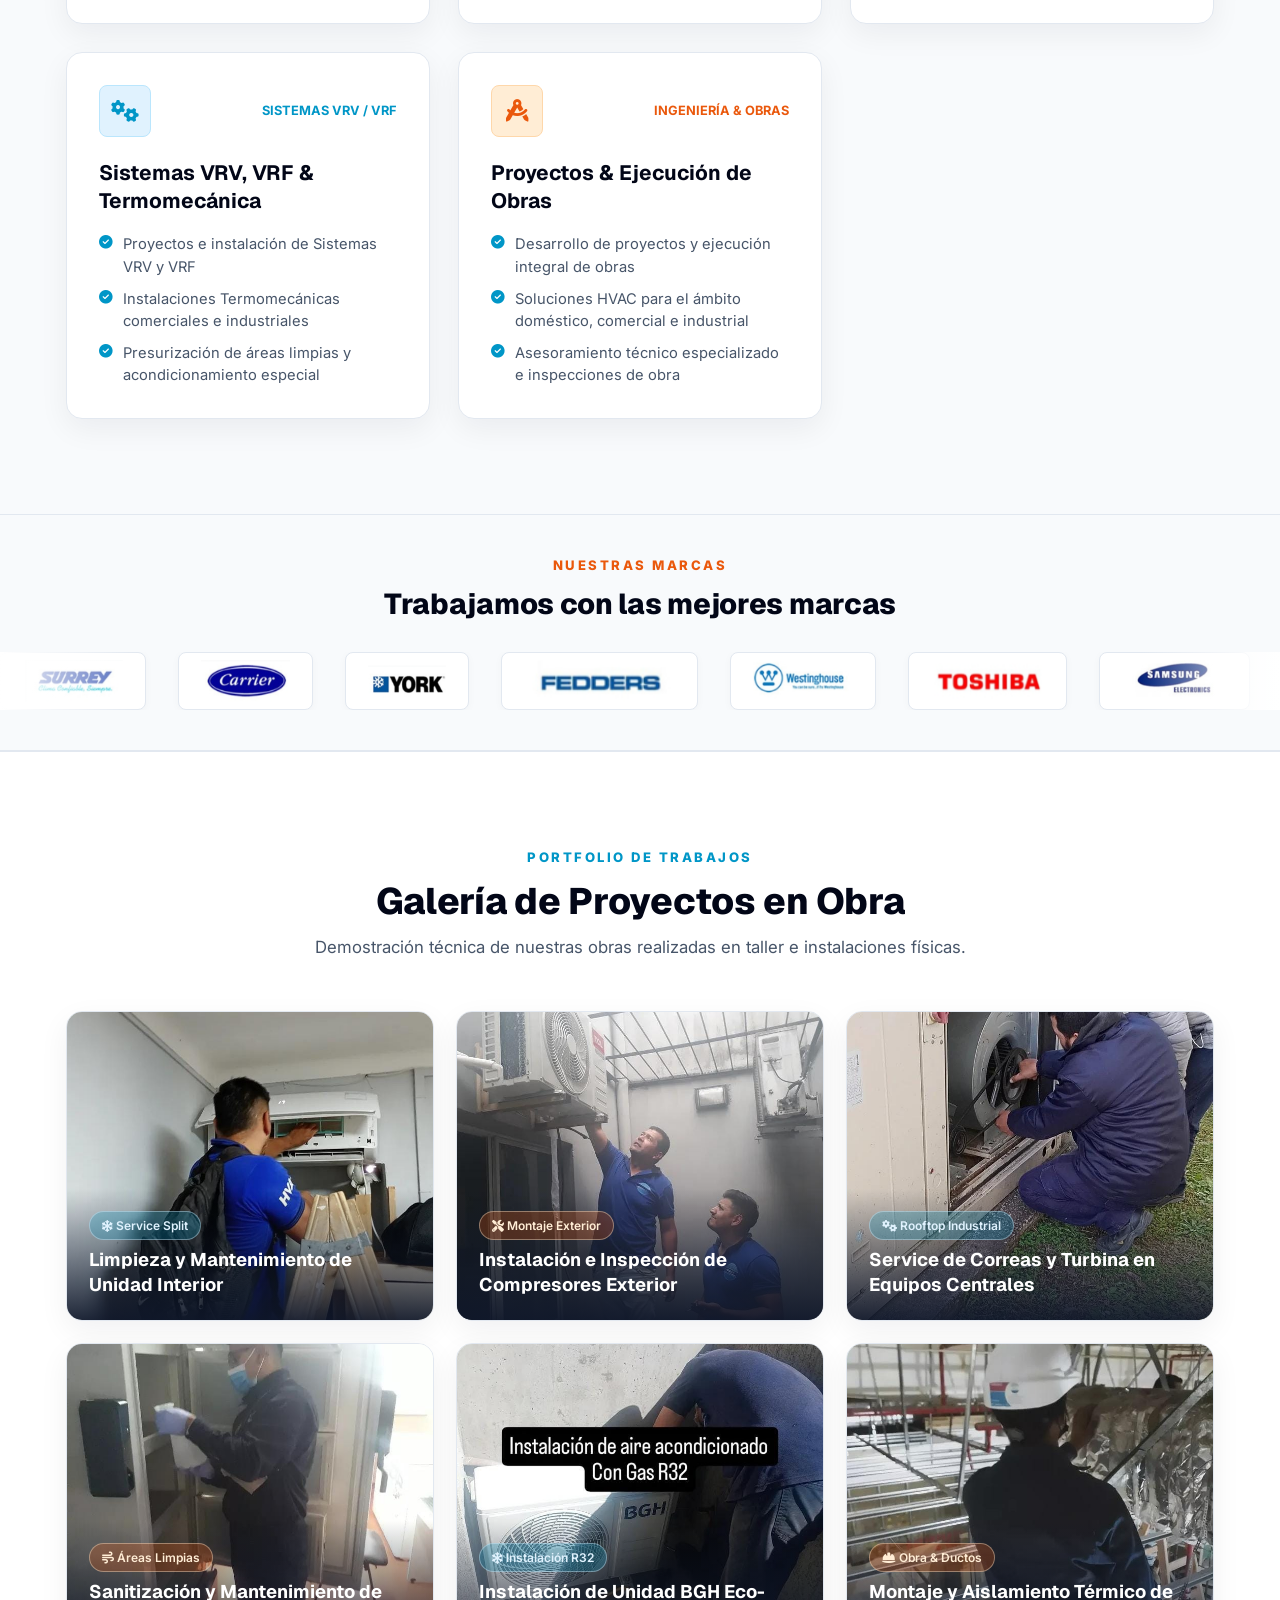
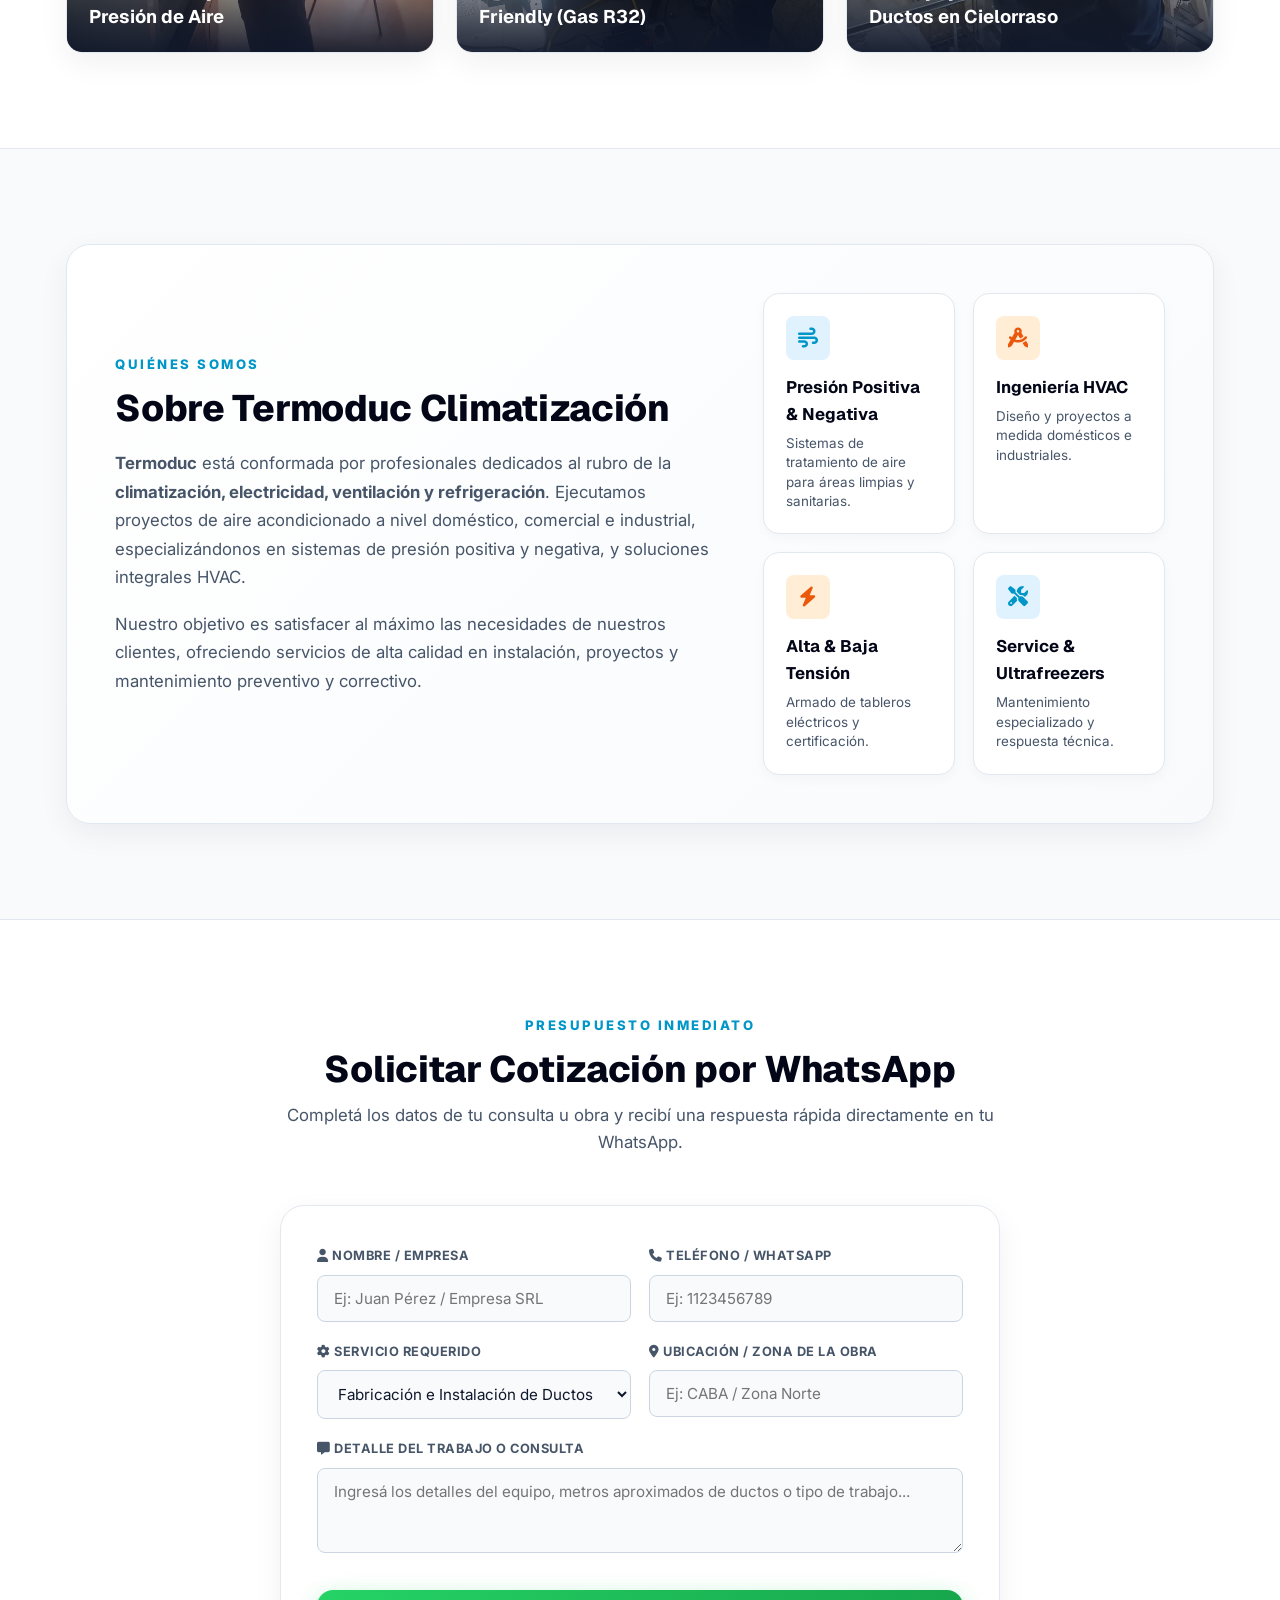
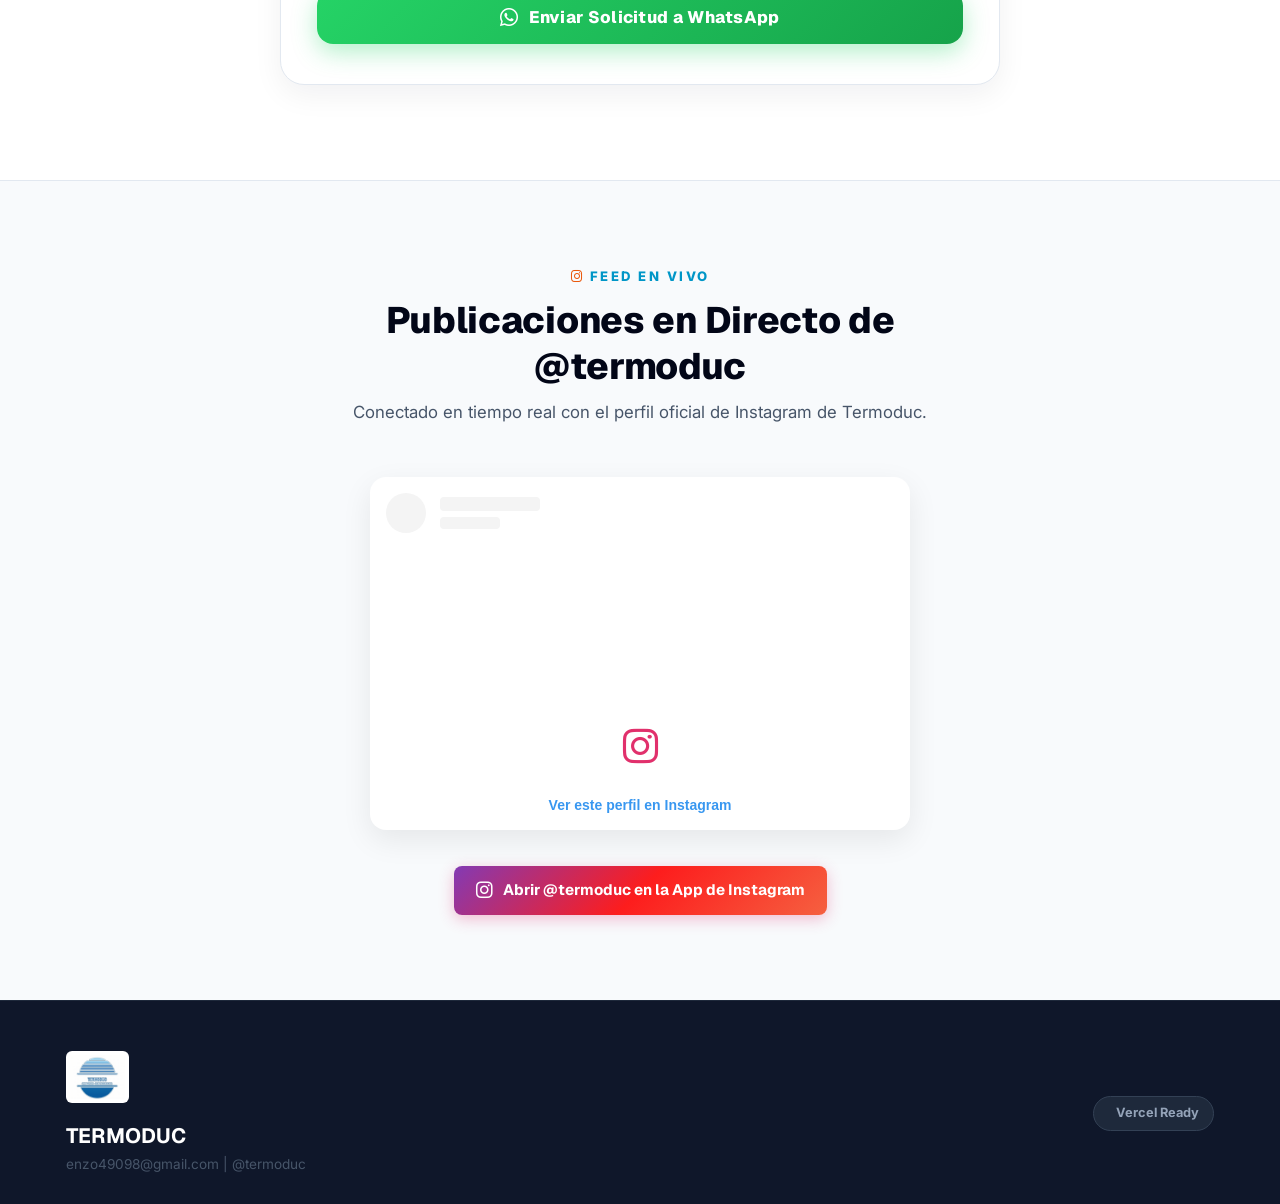
==== commit 7ba7f298: "Completando galería con 6 fotos reales y grilla responsive (3 col en PC, 2 col en celular)" ====
--- a/index.html
+++ b/index.html
@@ -349,7 +349,7 @@
         <p class="section-desc">Demostración técnica de nuestras obras realizadas en taller e instalaciones físicas.</p>
       </div>
 
-      <div class="gallery-masonry" style="display: grid; grid-template-columns: repeat(auto-fit, minmax(280px, 1fr)); gap: 20px;">
+      <div class="gallery-masonry">
         <!-- Foto 1 -->
         <div class="photo-card">
           <img src="assets/trabajo1.jpg" alt="Mantenimiento de unidad interior split Termoduc">
@@ -392,6 +392,15 @@
           <div class="photo-overlay">
             <span class="photo-tag"><i class="fas fa-snowflake"></i> Instalación R32</span>
             <h3 class="photo-title">Instalación de Unidad BGH Eco-Friendly (Gas R32)</h3>
+          </div>
+        </div>
+
+        <!-- Foto 6 -->
+        <div class="photo-card">
+          <img src="assets/trabajo6.jpg" alt="Montaje de ductos y aislación térmica en altura">
+          <div class="photo-overlay">
+            <span class="photo-tag orange"><i class="fas fa-hard-hat"></i> Obra & Ductos</span>
+            <h3 class="photo-title">Montaje y Aislamiento Térmico de Ductos en Cielorraso</h3>
           </div>
         </div>
       </div>
--- a/css/styles.css
+++ b/css/styles.css
@@ -597,8 +597,15 @@
 
 .gallery-masonry {
   display: grid;
-  grid-template-columns: repeat(auto-fit, minmax(280px, 1fr));
+  grid-template-columns: repeat(3, 1fr);
   gap: 22px;
+}
+
+@media (max-width: 768px) {
+  .gallery-masonry {
+    grid-template-columns: repeat(2, 1fr);
+    gap: 12px;
+  }
 }
 
 .photo-card {
